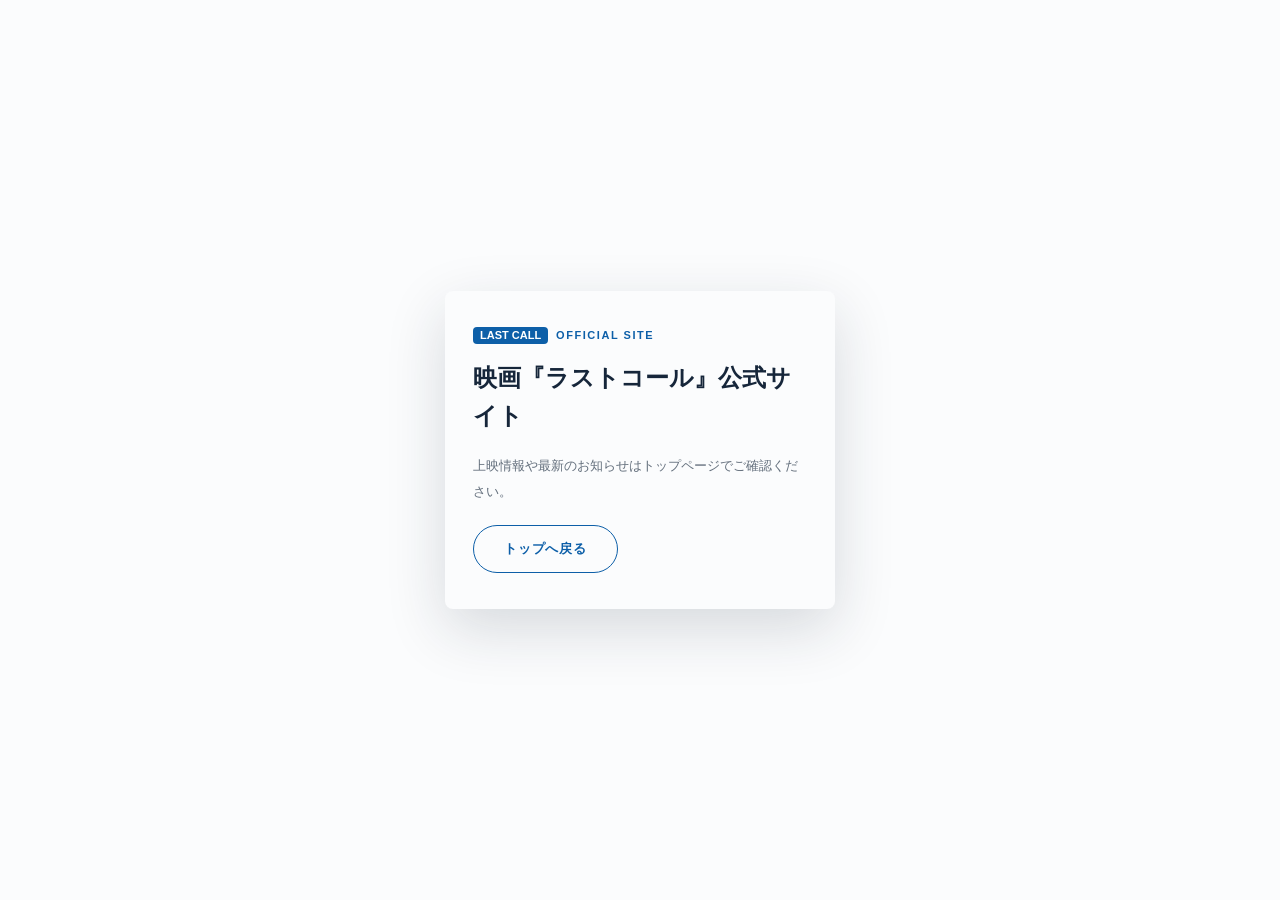
==== thanks.html @ 90577d4e "feat: 現行のラストコール公式サイトを同期" ====
<!doctype html>
<html lang="ja">
  <head>
    <meta charset="utf-8" />
    <meta name="viewport" content="width=device-width, initial-scale=1" />
    <title>映画『ラストコール』公式サイト</title>
    <link rel="stylesheet" href="/styles.css" />
  </head>
  <body>
    <main class="thanks-page">
      <section class="thanks-panel" aria-labelledby="thanks-title">
        <p class="eyebrow"><span>LAST CALL</span>OFFICIAL SITE</p>
        <h1 id="thanks-title">映画『ラストコール』公式サイト</h1>
        <p class="lead">
          上映情報や最新のお知らせはトップページでご確認ください。
        </p>
        <a class="button" href="/">トップへ戻る</a>
      </section>
    </main>
  </body>
</html>
---- styles.css ----
:root {
  color-scheme: light;
  --paper: #fbfcfd;
  --ink: #16263a;
  --inks: rgba(22, 38, 58, 0.66);
  --line: rgba(15, 151, 230, 0.16);
  --blue-50: #eef8ff;
  --blue-500: #1c96e0;
  --blue-700: #0d5fa8;
  --sky: #0f97e6;
  --sand-400: #eab278;
}

* {
  box-sizing: border-box;
}

html {
  background: #e9e4da;
}

body {
  margin: 0;
  min-height: 100vh;
  background: #e9e4da;
  color: var(--ink);
  font-family: "Zen Kaku Gothic New", sans-serif;
}

button,
a {
  -webkit-tap-highlight-color: transparent;
}

.stage {
  min-height: 100vh;
  display: flex;
  align-items: center;
  justify-content: center;
  padding: 48px 20px;
}

.frame {
  position: relative;
  width: min(390px, 100%);
  height: min(844px, calc(100vh - 36px));
  overflow: hidden;
  border: 1px solid rgba(22, 38, 58, 0.08);
  border-radius: 28px;
  background: var(--paper);
  box-shadow: 0 20px 60px rgba(22, 38, 58, 0.22);
}

.fscroll {
  position: relative;
  width: 100%;
  height: 100%;
  overflow-x: hidden;
  overflow-y: auto;
  scrollbar-width: none;
}

.fscroll::-webkit-scrollbar {
  display: none;
}

.progress {
  position: absolute;
  top: 0;
  left: 0;
  z-index: 40;
  width: 0;
  height: 3px;
  background: var(--sky);
  transition: width 80ms linear;
}

.section {
  position: relative;
  padding: 54px 26px;
}

.section + .section {
  border-top: 1px solid var(--line);
}

.photo {
  display: block;
  position: relative;
  overflow: hidden;
  background-position: center;
  background-size: cover;
  filter: saturate(1.15);
}

.eyebrow {
  display: flex;
  align-items: center;
  gap: 8px;
  margin: 0 0 16px;
  color: var(--blue-700);
  font: 600 11px/1 "Zen Kaku Gothic New", sans-serif;
  letter-spacing: 0.14em;
}

.eyebrow span {
  padding: 3px 7px;
  border-radius: 4px;
  background: var(--blue-700);
  color: #fff;
  font-weight: 700;
  letter-spacing: 0;
}

.heading {
  margin: 0;
  color: var(--ink);
  font-family: "Shippori Mincho", serif;
}

.heading-lg {
  font-size: 18px;
  font-weight: 600;
  line-height: 1.9;
}

.copy {
  margin: 14px 0 0;
  color: var(--inks);
  font-size: 12.5px;
  line-height: 2;
}

.button {
  display: inline-flex;
  align-items: center;
  justify-content: center;
  gap: 8px;
  min-height: 42px;
  margin-top: 20px;
  padding: 0 24px;
  border: 1.5px solid var(--blue-700);
  border-radius: 999px;
  background: transparent;
  color: var(--blue-700);
  cursor: pointer;
  font: 600 12.5px/1 "Zen Kaku Gothic New", sans-serif;
  letter-spacing: 0.06em;
  text-decoration: none;
}

.button.solid {
  border-color: var(--blue-700);
  background: var(--blue-700);
  color: #fff;
}

.button:active,
.play-button:active,
.share-button:active {
  transform: scale(0.96);
}

.reveal {
  opacity: 0;
  transform: translateY(18px);
  transition:
    opacity 0.9s ease,
    transform 0.9s ease;
}

.reveal.in {
  opacity: 1;
  transform: none;
}

.hero {
  height: 640px;
  overflow: hidden;
}

.hero-photo {
  position: absolute;
  inset: 0;
  background-image: url("/img/hero-mobile.jpg");
  background-position: center 50%;
}

.hero::after {
  content: "";
  position: absolute;
  inset: 0;
  z-index: 1;
  background:
    linear-gradient(to bottom, rgba(10, 20, 32, 0.55), rgba(10, 20, 32, 0) 26%),
    linear-gradient(to top, rgba(10, 20, 32, 0.7), rgba(10, 20, 32, 0.04) 55%);
}

.hero-logo {
  position: absolute;
  top: 24px;
  right: 0;
  left: 0;
  z-index: 2;
  text-align: center;
}

.hero-logo img {
  display: block;
  width: 204px;
  height: auto;
  margin: 0 auto;
  filter: drop-shadow(0 3px 14px rgba(0, 0, 0, 0.38));
}

.hero-copy {
  position: absolute;
  top: 138px;
  right: 24px;
  left: 24px;
  bottom: auto;
  z-index: 2;
  display: flex;
  justify-content: center;
  text-align: center;
}

.hero-copy .heading {
  writing-mode: horizontal-tb;
  text-orientation: mixed;
  white-space: normal;
  color: #fff;
  font-size: 18px;
  font-weight: 600;
  letter-spacing: 0.02em;
  line-height: 1.65;
  text-shadow:
    0 2px 10px rgba(0, 0, 0, 0.48),
    0 0 18px rgba(16, 54, 84, 0.28);
}

.hero-meta {
  position: absolute;
  bottom: 28px;
  left: 24px;
  z-index: 2;
  display: flex;
  flex-direction: column;
  gap: 3px;
  color: #fff;
  font: 400 11px/1.7 "Zen Kaku Gothic New", sans-serif;
  letter-spacing: 0.05em;
}

.countdown {
  display: inline-flex;
  align-items: center;
  gap: 10px;
  width: fit-content;
  margin-top: 12px;
  padding: 10px 16px 10px 12px;
  border-radius: 999px;
  border: 2px solid rgba(255, 255, 255, 0.78);
  background: linear-gradient(135deg, rgba(0, 168, 240, 0.98), rgba(0, 90, 188, 0.96));
  box-shadow:
    0 16px 34px rgba(8, 23, 39, 0.36),
    0 0 0 4px rgba(10, 163, 231, 0.18),
    inset 0 1px 0 rgba(255, 255, 255, 0.35);
}

.countdown em {
  display: block;
  padding: 3px 7px;
  border-radius: 999px;
  background: rgba(255, 255, 255, 0.92);
  color: var(--blue-700);
  font: 700 10px/1 "Zen Kaku Gothic New", sans-serif;
  letter-spacing: 0.05em;
  font-style: normal;
}

.countdown b {
  color: #fff;
  font: 800 28px/0.9 "Shippori Mincho", serif;
  letter-spacing: 0;
  text-shadow: 0 2px 8px rgba(8, 23, 39, 0.26);
}

.countdown span {
  color: #fff;
  font: 500 10px/1 "Zen Kaku Gothic New", sans-serif;
  letter-spacing: 0.05em;
}

.trailer-button {
  position: relative;
  display: block;
  width: 100%;
  margin-top: 20px;
  padding: 0;
  border: 0;
  background: transparent;
  cursor: pointer;
}

.trailer-photo {
  display: block;
  height: 210px;
  border-radius: 2px;
}

.trailer-button:active .trailer-photo {
  filter: brightness(0.85) saturate(1.15);
}

.play-button {
  position: absolute;
  top: 50%;
  left: 50%;
  display: flex;
  align-items: center;
  justify-content: center;
  width: 50px;
  height: 50px;
  border-radius: 50%;
  background: rgba(255, 255, 255, 0.92);
  color: var(--ink);
  font-size: 13px;
  transform: translate(-50%, -50%);
}

.top-grid {
  display: grid;
  gap: 18px;
  margin-top: 20px;
}

.mini-ticket {
  padding: 20px;
  border-radius: 6px;
  background: linear-gradient(135deg, var(--blue-50), #fff);
  border: 1px solid var(--line);
}

.mini-ticket span,
.director-label,
.director-sub {
  display: block;
  color: var(--blue-700);
  font-size: 11px;
  font-weight: 700;
  letter-spacing: 0.14em;
  text-transform: uppercase;
}

.mini-ticket strong {
  display: block;
  margin-top: 8px;
  color: var(--ink);
  font-family: "Shippori Mincho", serif;
  font-size: 24px;
  line-height: 1.2;
}

.mini-ticket p {
  margin: 10px 0 0;
  color: var(--inks);
  font-size: 12.5px;
  line-height: 1.8;
}

.memory-pair {
  display: grid;
  gap: 12px;
  padding-block: 0;
}

.memory-pair .photo {
  min-height: 250px;
  border-radius: 0;
  background-position: center;
}

.director-section {
  background: linear-gradient(180deg, #fff, var(--blue-50));
}

.director-block {
  padding: 24px 0 0;
}

.director-block .heading {
  margin-top: 8px;
  font-size: 34px;
  font-weight: 700;
  letter-spacing: 0.08em;
}

.director-sub {
  margin-top: 26px;
}

.archive-grid,
.location-grid,
.note-list {
  display: grid;
  gap: 16px;
  margin-top: 22px;
}

.archive-card,
.location-card,
.note-card {
  display: block;
  border: 1px solid var(--line);
  border-radius: 6px;
  background: #fff;
  color: inherit;
  text-align: left;
  text-decoration: none;
  overflow: hidden;
}

button.archive-card {
  width: 100%;
  padding: 0;
  cursor: pointer;
  font: inherit;
}

.archive-card .photo,
.location-card .photo {
  width: 100%;
  aspect-ratio: 16 / 9;
}

.archive-card strong,
.location-card strong {
  display: block;
  padding: 14px 14px 2px;
  color: var(--ink);
  font-family: "Shippori Mincho", serif;
  font-size: 17px;
}

.archive-card small {
  display: block;
  padding: 0 14px 14px;
  color: var(--blue-700);
  font-size: 10px;
  font-weight: 700;
  letter-spacing: 0.12em;
}

.note-card {
  padding: 18px;
}

.note-card span {
  display: inline-flex;
  align-items: center;
  justify-content: center;
  width: 30px;
  height: 30px;
  margin-bottom: 14px;
  border-radius: 50%;
  background: var(--blue-700);
  color: #fff;
  font-size: 11px;
  font-weight: 700;
}

.note-card strong {
  display: block;
  color: var(--ink);
  font-family: "Shippori Mincho", serif;
  font-size: 17px;
}

.note-card p {
  margin: 8px 0 0;
  color: var(--inks);
  font-size: 12.5px;
  line-height: 1.8;
}

.timeline {
  position: relative;
  display: grid;
  gap: 0;
  margin-top: 24px;
  padding-left: 22px;
}

.timeline::before {
  content: "";
  position: absolute;
  top: 7px;
  bottom: 7px;
  left: 5px;
  width: 2px;
  background: var(--line);
}

.timeline div {
  position: relative;
  padding: 0 0 22px;
}

.timeline div::before {
  content: "";
  position: absolute;
  top: 5px;
  left: -22px;
  width: 12px;
  height: 12px;
  border: 3px solid #fff;
  border-radius: 50%;
  background: var(--sky);
  box-shadow: 0 0 0 1px var(--line);
}

.timeline span {
  display: block;
  color: var(--blue-700);
  font-weight: 700;
  font-size: 12px;
}

.timeline p {
  margin: 6px 0 0;
  color: var(--inks);
  font-size: 12.5px;
  line-height: 1.7;
}

.card-list {
  display: flex;
  flex-direction: column;
  gap: 26px;
  margin-top: 22px;
}

.card {
  display: flex;
  align-items: flex-start;
  gap: 16px;
  padding: 0;
  border: 0;
  background: transparent;
  color: inherit;
  font: inherit;
  text-align: left;
}

.card .photo,
.photo-empty {
  width: 92px;
  height: 112px;
  flex: none;
  border-radius: 3px;
}

.photo-empty {
  display: flex;
  align-items: flex-start;
  padding: 10px;
  background: var(--blue-50);
}

.photo-empty span {
  padding: 4px 8px;
  border-radius: 3px;
  background: rgba(255, 255, 255, 0.9);
  color: #5f7794;
  font: 10px/1.3 ui-monospace, monospace;
}

.role {
  display: block;
  margin-bottom: 6px;
  color: var(--blue-700);
  font: 500 10px/1 "Zen Kaku Gothic New", sans-serif;
  letter-spacing: 0.1em;
}

.name {
  display: flex;
  align-items: center;
  gap: 6px;
  margin: 0 0 6px;
  color: var(--ink);
  font-family: "Shippori Mincho", serif;
  font-size: 16px;
  font-weight: 600;
}

.actor {
  display: block;
  margin-bottom: 8px;
  color: var(--blue-700);
  font-size: 11px;
  font-weight: 500;
  letter-spacing: 0.05em;
}

.description {
  display: block;
  margin: 0;
  color: var(--inks);
  font-size: 12px;
  line-height: 1.9;
  margin-top: 2px;
}

.gallery {
  display: grid;
  grid-template-columns: 1fr 1fr;
  grid-auto-rows: 100px;
  gap: 10px;
  margin-top: 22px;
}

.gallery .photo {
  border: 0;
  border-radius: 2px;
  cursor: pointer;
  transition: transform 0.15s ease;
}

.gallery .photo:active {
  transform: scale(0.96);
}

.gallery .wide {
  grid-column: span 2;
}

.gallery .tall {
  grid-row: span 2;
}

.dark-band {
  background: var(--ink);
}

.dark-band .eyebrow {
  color: var(--sand-400);
}

.dark-band .heading,
.dark-band .song {
  color: #fff;
}

.dark-band .copy,
.dark-band .artist {
  color: rgba(255, 255, 255, 0.68);
}

.dark-band .section + .section {
  border-color: rgba(255, 255, 255, 0.12);
}

.theme-box {
  display: flex;
  flex-direction: column;
  gap: 16px;
  margin-top: 22px;
  padding: 14px;
  border: 1px solid rgba(255, 255, 255, 0.22);
  border-radius: 6px;
}

.theme-photo {
  width: 100%;
  aspect-ratio: 16 / 9;
  border-radius: 4px;
  background-position: center;
}

.theme-content {
  display: grid;
  grid-template-columns: 112px 1fr;
  gap: 16px;
  align-items: center;
  padding: 4px 2px 0;
}

.theme-logo {
  display: flex;
  align-items: center;
  justify-content: center;
  min-height: 82px;
  padding: 10px;
  border-radius: 4px;
  background: #fff;
}

.theme-logo img {
  display: block;
  width: 100%;
  height: auto;
}

.wave {
  display: flex;
  align-items: flex-end;
  gap: 3px;
  height: 34px;
}

.wave span {
  display: block;
  width: 3px;
  border-radius: 2px;
}

.wave span:nth-child(odd) {
  background: var(--sky);
}

.wave span:nth-child(even) {
  background: var(--sand-400);
}

.song {
  margin: 0;
  font-family: "Shippori Mincho", serif;
  font-size: 20px;
  font-weight: 600;
}

.artist {
  margin: 0;
  color: var(--inks);
  font-size: 11.5px;
}

.theme-links {
  display: flex;
  flex-wrap: wrap;
  gap: 10px;
  padding: 0 2px 2px;
}

.theme-links a {
  display: inline-flex;
  align-items: center;
  justify-content: center;
  min-height: 38px;
  padding: 0 16px;
  border: 1px solid rgba(255, 255, 255, 0.28);
  border-radius: 999px;
  color: #fff;
  font: 700 11px/1 "Zen Kaku Gothic New", sans-serif;
  letter-spacing: 0.08em;
  text-decoration: none;
}

.theme-links a:active {
  transform: scale(0.96);
}

.credit-columns {
  display: grid;
  gap: 18px;
}

.credit-columns div {
  padding-top: 16px;
  border-top: 1px solid rgba(255, 255, 255, 0.14);
}

.credit-columns h3 {
  margin: 0;
  color: #fff;
  font-family: "Shippori Mincho", serif;
  font-size: 17px;
}

.credit-columns p {
  margin: 8px 0 0;
  color: rgba(255, 255, 255, 0.68);
  font-size: 12.5px;
  line-height: 1.9;
}

.staff-row,
.screen-row {
  display: flex;
  justify-content: space-between;
  gap: 16px;
  font-size: 12.5px;
}

.staff-row {
  align-items: flex-start;
  padding: 12px 0;
  border-top: 1px solid rgba(255, 255, 255, 0.15);
  color: rgba(255, 255, 255, 0.85);
}

.staff-row span:first-child {
  flex: 0 0 auto;
  color: rgba(255, 255, 255, 0.62);
}

.staff-row span:last-child {
  max-width: min(560px, 68%);
  text-align: right;
  line-height: 1.75;
}

.staff-row:first-child {
  border-top: 0;
}

.ticket {
  position: relative;
  display: flex;
  gap: 0;
  margin-top: 22px;
  padding: 22px 20px;
  overflow: hidden;
  border-radius: 6px;
  background: var(--ink);
}

.screening-section {
  padding-block: 64px;
  background:
    linear-gradient(135deg, rgba(225, 244, 255, 0.95), rgba(255, 255, 255, 0.98) 42%, rgba(187, 226, 249, 0.72));
}

.screening-section .eyebrow {
  align-items: center;
  gap: 12px;
  margin-bottom: 22px;
  font-size: 13px;
  color: var(--blue-700);
}

.screening-section .eyebrow span {
  width: 54px;
  height: 54px;
  font-size: 19px;
  box-shadow: 0 12px 26px rgba(0, 103, 176, 0.22);
}

.screening-section .ticket {
  margin-top: 0;
  border: 1px solid rgba(255, 255, 255, 0.2);
  background: linear-gradient(135deg, #10263e, #07121f 62%, #0a81c2);
  box-shadow:
    0 24px 60px rgba(8, 23, 39, 0.22),
    0 0 0 1px rgba(0, 132, 204, 0.12);
}

.screening-section .screen-row span:first-child {
  color: rgba(255, 255, 255, 0.64);
}

.screening-section .screen-row span:last-child {
  color: #fff;
  font-weight: 700;
}

.ticket::before,
.ticket::after {
  content: "";
  position: absolute;
  right: 0;
  left: 0;
  height: 10px;
  background-image: radial-gradient(circle at 8px 5px, var(--paper) 4px, transparent 4.5px);
  background-repeat: repeat-x;
  background-size: 16px 10px;
}

.ticket::before {
  top: -5px;
}

.ticket::after {
  bottom: -5px;
}

.ticket-main {
  flex: 1;
  padding-right: 14px;
}

.ticket .screen-row {
  padding: 10px 0;
  border-bottom: 1px dashed rgba(255, 255, 255, 0.2);
  color: rgba(255, 255, 255, 0.92);
}

.ticket .screen-row:last-of-type {
  border-bottom: 0;
}

.ticket .button {
  border-color: #fff;
  color: #fff;
}

.ticket .button.solid {
  border-color: var(--sky);
  background: var(--sky);
}

.ticket-stub {
  display: flex;
  align-items: center;
  justify-content: center;
  width: 30px;
  flex: none;
  padding-left: 12px;
  border-left: 1px dashed rgba(255, 255, 255, 0.35);
}

.ticket-stub span {
  writing-mode: vertical-rl;
  color: var(--sky);
  font: 600 10px/1 "Zen Kaku Gothic New", sans-serif;
  letter-spacing: 0.35em;
}

.button-row {
  display: flex;
  flex-wrap: wrap;
  gap: 10px;
  margin-top: 20px;
}

.crowdfunding-section {
  background: #fff;
}

.fund-box {
  margin-top: 22px;
  padding: 24px;
  border-radius: 6px;
  background:
    linear-gradient(135deg, rgba(15, 151, 230, 0.1), rgba(255, 255, 255, 0.94)),
    #fff;
  border: 1px solid var(--line);
}

.fund-box strong {
  display: block;
  color: var(--blue-700);
  font-family: "Shippori Mincho", serif;
  font-size: 32px;
  line-height: 1.1;
}

.fund-box p {
  margin: 14px 0 0;
  color: var(--ink);
  font-size: 13px;
  line-height: 1.9;
}

.fund-box small {
  display: block;
  margin-top: 12px;
  color: var(--inks);
  font-size: 11px;
  line-height: 1.7;
}

.news-list {
  display: grid;
  gap: 0;
  margin-top: 22px;
  border-top: 1px solid var(--line);
}

.news-list div {
  display: grid;
  gap: 6px;
  padding: 16px 0;
  border-bottom: 1px solid var(--line);
}

.news-list time {
  color: var(--blue-700);
  font-size: 11px;
  font-weight: 700;
  letter-spacing: 0.1em;
}

.news-list span {
  color: var(--ink);
  font-size: 13px;
  line-height: 1.7;
}

.contact-section {
  background: var(--blue-50);
}

.thanks-section {
  min-height: 520px;
  display: flex;
  flex-direction: column;
  justify-content: center;
  background:
    linear-gradient(to bottom, rgba(251, 252, 253, 0.84), rgba(251, 252, 253, 0.98)),
    url("/img/memory-pair-2.jpg") center / cover;
}

.footer {
  padding: 34px 26px;
  background: var(--blue-50);
  color: var(--inks);
  font-size: 10.5px;
  text-align: center;
}

.footer p {
  margin: 18px 0 0;
}

.share {
  display: flex;
  justify-content: center;
  gap: 10px;
}

.share-button {
  display: flex;
  align-items: center;
  justify-content: center;
  gap: 6px;
  min-width: 38px;
  height: 38px;
  padding: 0 15px;
  border: 1px solid var(--line);
  border-radius: 999px;
  background: transparent;
  color: var(--ink);
  font: 700 11px/1 "Zen Kaku Gothic New", sans-serif;
  letter-spacing: 0.08em;
  text-decoration: none;
}

.instagram-link::before {
  content: "";
  width: 9px;
  height: 9px;
  border: 1.5px solid currentColor;
  border-radius: 3px;
  box-shadow: inset 0 0 0 2px transparent;
}

.thanks-page {
  min-height: 100vh;
  display: grid;
  place-items: center;
  padding: 28px;
}

.thanks-panel {
  width: min(390px, 100%);
  padding: 36px 28px;
  border-radius: 8px;
  background: var(--paper);
  box-shadow: 0 20px 60px rgba(22, 38, 58, 0.16);
}

.thanks-panel h1 {
  margin: 0;
  font-family: "Shippori Mincho", serif;
  font-size: 24px;
  line-height: 1.55;
}

.thanks-panel .lead {
  margin: 18px 0 0;
  color: var(--inks);
  font-size: 13px;
  line-height: 2;
}

.to-top {
  position: absolute;
  right: 16px;
  bottom: 16px;
  z-index: 15;
  display: flex;
  align-items: center;
  justify-content: center;
  width: 42px;
  height: 42px;
  border: 0;
  border-radius: 50%;
  background: var(--ink);
  box-shadow: 0 6px 16px rgba(22, 38, 58, 0.3);
  color: #fff;
  cursor: pointer;
  font-size: 16px;
  opacity: 0;
  pointer-events: none;
  transition:
    opacity 0.3s ease,
    transform 0.2s ease;
}

.to-top.show {
  opacity: 1;
  pointer-events: auto;
}

.modal,
.lightbox {
  position: absolute;
  inset: 0;
  z-index: 30;
  display: flex;
  align-items: center;
  justify-content: center;
  padding: 24px;
}

.modal[hidden],
.lightbox[hidden] {
  display: none;
}

.modal-backdrop,
.lightbox-backdrop {
  position: absolute;
  inset: 0;
  border: 0;
  background: rgba(15, 25, 38, 0.74);
  cursor: pointer;
}

.lightbox-backdrop {
  background: rgba(8, 14, 22, 0.92);
}

.modal-box {
  position: relative;
  z-index: 1;
  width: 100%;
  aspect-ratio: 16 / 9;
  border-radius: 10px;
  background: #000;
  color: #8aa0b8;
  font: 11px ui-monospace, monospace;
  text-align: center;
  overflow: hidden;
}

.modal-box iframe {
  display: block;
  width: 100%;
  height: 100%;
  border: 0;
}

.modal-close {
  position: absolute;
  top: 20px;
  right: 20px;
  z-index: 2;
  display: flex;
  align-items: center;
  justify-content: center;
  width: 38px;
  height: 38px;
  border: 0;
  border-radius: 50%;
  background: rgba(255, 255, 255, 0.16);
  color: #fff;
  cursor: pointer;
  font-size: 22px;
  line-height: 1;
}

.lightbox-image {
  position: relative;
  z-index: 1;
  width: 100%;
  height: 100%;
  border-radius: 4px;
  background-position: center;
  background-repeat: no-repeat;
  background-size: contain;
}

.lightbox-close {
  position: absolute;
  top: 20px;
  right: 20px;
  z-index: 2;
  display: flex;
  align-items: center;
  justify-content: center;
  width: 34px;
  height: 34px;
  border: 0;
  border-radius: 50%;
  background: rgba(255, 255, 255, 0.14);
  color: #fff;
  cursor: pointer;
  font-size: 16px;
}

@media (min-width: 641px) {
  html,
  body {
    background: var(--paper);
  }

  .stage {
    display: block;
    min-height: 100vh;
    padding: 0;
  }

  .frame {
    width: 100%;
    height: 100vh;
    border: 0;
    border-radius: 0;
    box-shadow: none;
  }

  .fscroll {
    height: 100vh;
  }

  .progress {
    position: fixed;
  }

  .section {
    width: min(1120px, calc(100% - 64px));
    margin: 0 auto;
    padding: clamp(72px, 8vw, 112px) 0;
  }

  .section + .section {
    border-top: 0;
  }

  .heading-lg {
    max-width: 760px;
    font-size: clamp(26px, 3.2vw, 44px);
    line-height: 1.75;
  }

  .copy {
    max-width: 720px;
    font-size: clamp(14px, 1.35vw, 17px);
    line-height: 2.25;
  }

  .button {
    min-height: 48px;
    padding: 0 30px;
    font-size: 13px;
  }

  .hero {
    width: 100%;
    height: 100svh;
    min-height: 680px;
    max-width: none;
    padding: 0;
  }

  .hero-photo {
    background-image: url("/img/hero-desktop.jpg");
    background-position: center 52%;
  }

  .hero-logo {
    top: auto;
    bottom: clamp(102px, 12vh, 148px);
  }

  .hero-logo img {
    width: clamp(430px, 32vw, 620px);
  }

  .hero-copy {
    top: 34%;
    right: clamp(42px, 5vw, 104px);
    left: auto;
    bottom: auto;
    justify-content: flex-start;
    text-align: start;
    transform: translateY(-50%);
  }

  .hero-copy .heading {
    writing-mode: vertical-rl;
    white-space: nowrap;
    font-size: clamp(21px, 2vw, 30px);
    line-height: 1.6;
    letter-spacing: 0.015em;
  }

  .hero-meta {
    bottom: clamp(44px, 8vh, 88px);
    left: clamp(72px, 12vw, 168px);
    font-size: clamp(13px, 1.15vw, 16px);
  }

  .countdown {
    gap: 12px;
    margin-top: 16px;
    padding: 12px 22px 12px 14px;
  }

  .countdown em {
    padding: 5px 10px;
    font-size: 12px;
  }

  .countdown b {
    font-size: clamp(34px, 4vw, 56px);
  }

  .countdown span {
    font-size: 13px;
  }

  .trailer-button {
    max-width: 760px;
  }

  .trailer-photo {
    height: auto;
    aspect-ratio: 16 / 9;
    border-radius: 6px;
  }

  .play-button {
    width: 70px;
    height: 70px;
    font-size: 18px;
  }

  .top-grid {
    grid-template-columns: minmax(0, 1.35fr) minmax(300px, 0.65fr);
    align-items: stretch;
  }

  .mini-ticket {
    display: flex;
    flex-direction: column;
    justify-content: center;
    padding: 30px;
  }

  .mini-ticket strong {
    font-size: clamp(28px, 2.8vw, 40px);
  }

  .memory-pair {
    grid-template-columns: minmax(0, 1fr) minmax(0, 1fr);
    width: 100%;
    max-width: none;
    gap: 16px;
  }

  .memory-pair .photo {
    height: clamp(440px, 64vh, 720px);
  }

  .director-block {
    width: min(760px, 100%);
  }

  .archive-grid,
  .location-grid,
  .note-list {
    grid-template-columns: repeat(3, minmax(0, 1fr));
    gap: 20px;
    margin-top: 36px;
  }

  .location-grid {
    grid-template-columns: repeat(5, minmax(0, 1fr));
  }

  .location-card .photo {
    aspect-ratio: 4 / 5;
  }

  .timeline {
    width: min(780px, 100%);
  }

  .card-list {
    display: grid;
    grid-template-columns: repeat(3, minmax(0, 1fr));
    gap: clamp(24px, 3vw, 42px);
    margin-top: 36px;
  }

  .card {
    display: block;
  }

  .card > span:last-child {
    display: block;
  }

  .card .photo,
  .photo-empty {
    width: 100%;
    height: auto;
    aspect-ratio: 3 / 4;
    margin-bottom: 16px;
    border-radius: 6px;
  }

  .role {
    font-size: 11px;
  }

  .name {
    font-size: 22px;
  }

  .actor {
    font-size: 12px;
  }

  .description {
    font-size: 13px;
  }

  .gallery {
    grid-template-columns: repeat(4, minmax(0, 1fr));
    grid-auto-rows: clamp(170px, 16vw, 230px);
    gap: 14px;
    margin-top: 36px;
  }

  .gallery .wide {
    grid-column: span 2;
  }

  .gallery .tall {
    grid-row: span 2;
  }

  .dark-band {
    padding-block: 0;
  }

  .dark-band .section {
    width: min(1120px, calc(100% - 64px));
  }

  .theme-box {
    width: min(760px, 100%);
    padding: 18px;
  }

  .theme-content {
    grid-template-columns: 150px 1fr;
    gap: 24px;
    padding: 8px 4px 0;
  }

  .theme-logo {
    min-height: 108px;
    padding: 14px;
  }

  .staff-row,
  .screen-row {
    font-size: 15px;
  }

  .ticket {
    width: min(760px, 100%);
    padding: 32px;
  }

  .ticket-stub {
    width: 54px;
  }

  .credit-columns {
    grid-template-columns: repeat(2, minmax(0, 1fr));
    gap: 28px;
  }

  .fund-box {
    width: min(760px, 100%);
    padding: 34px;
  }

  .fund-box strong {
    font-size: clamp(40px, 4.8vw, 64px);
  }

  .news-list {
    width: min(820px, 100%);
  }

  .news-list div {
    grid-template-columns: 150px 1fr;
    align-items: baseline;
  }

  .thanks-section {
    min-height: 720px;
  }

  .footer {
    padding: 48px 26px;
  }

  .to-top {
    position: fixed;
    right: 28px;
    bottom: 28px;
  }

  .modal,
  .lightbox {
    position: fixed;
  }
}

@media (min-width: 641px) and (max-width: 900px) {
  .section,
  .dark-band .section {
    width: min(720px, calc(100% - 48px));
    padding-block: 72px;
  }

  .hero {
    min-height: 620px;
  }

  .hero-copy {
    right: clamp(96px, 18vw, 132px);
  }

  .hero-copy .heading {
    font-size: clamp(20px, 3.2vw, 24px);
    line-height: 1.5;
    letter-spacing: 0;
  }

  .hero-meta {
    left: 44px;
  }

  .card-list {
    grid-template-columns: repeat(2, minmax(0, 1fr));
  }

  .gallery {
    grid-template-columns: repeat(2, minmax(0, 1fr));
    grid-auto-rows: 180px;
  }
}

@media (max-width: 520px) {
  .stage {
    display: block;
    min-height: 100vh;
    padding: 0;
  }

  .frame {
    width: 100%;
    height: 100vh;
    border: 0;
    border-radius: 0;
    box-shadow: none;
  }
}
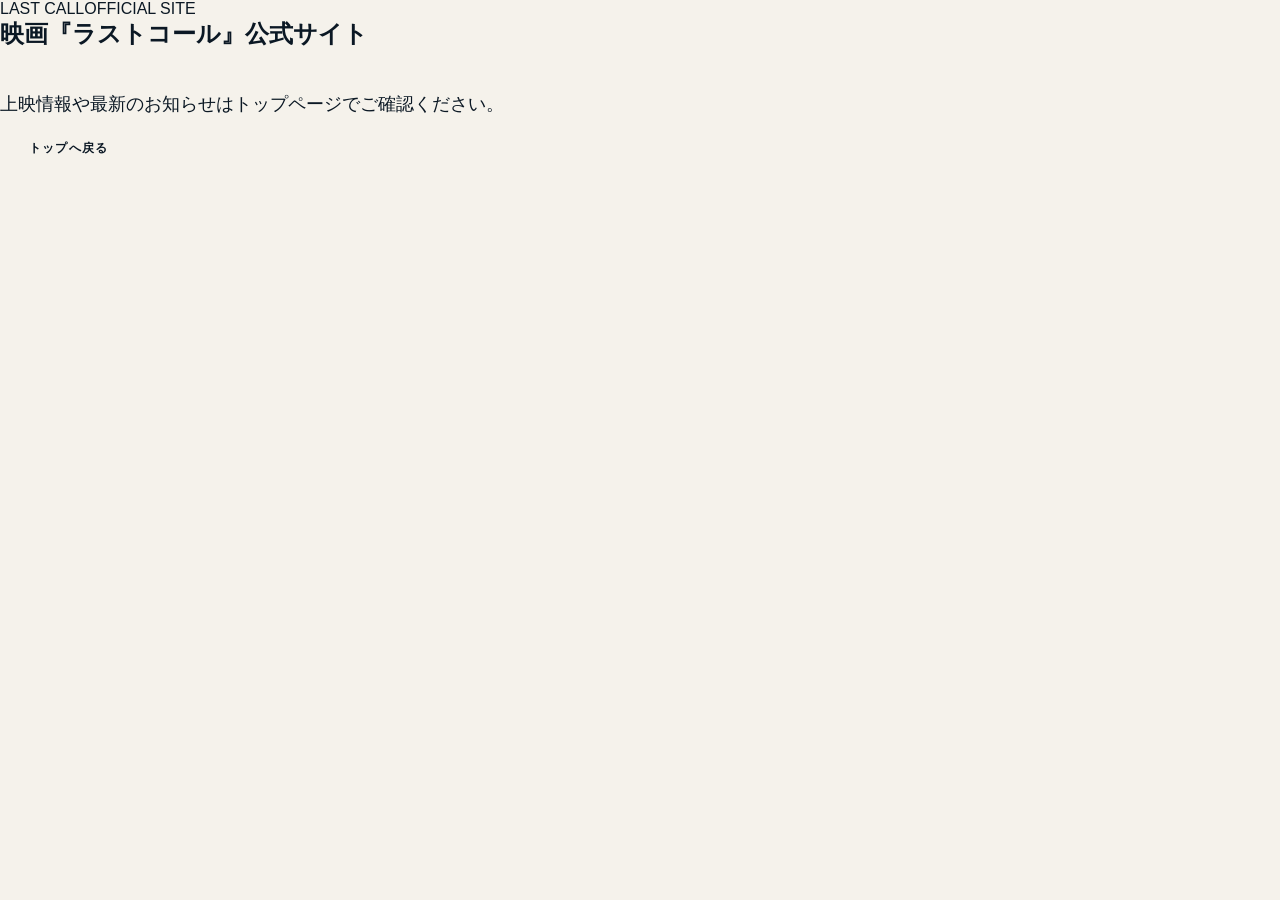
==== commit 26df6c3e: "seo: 検索結果に映画公式サイト名を明示する" ====
--- a/thanks.html
+++ b/thanks.html
@@ -3,7 +3,10 @@
   <head>
     <meta charset="utf-8" />
     <meta name="viewport" content="width=device-width, initial-scale=1" />
+    <meta name="robots" content="noindex,follow" />
     <title>映画『ラストコール』公式サイト</title>
+    <link rel="canonical" href="https://last-call-movie.vercel.app/" />
+    <link rel="icon" href="/favicon.svg" type="image/svg+xml" />
     <link rel="stylesheet" href="/styles.css" />
   </head>
   <body>
--- a/styles.css
+++ b/styles.css
@@ -1,30 +1,44 @@
 :root {
   color-scheme: light;
-  --paper: #fbfcfd;
-  --ink: #16263a;
-  --inks: rgba(22, 38, 58, 0.66);
-  --line: rgba(15, 151, 230, 0.16);
-  --blue-50: #eef8ff;
-  --blue-500: #1c96e0;
-  --blue-700: #0d5fa8;
-  --sky: #0f97e6;
-  --sand-400: #eab278;
-}
-
-* {
+  --paper: #f5f2eb;
+  --paper-bright: #fbfaf6;
+  --ink: #0b1824;
+  --ink-soft: #3d4b56;
+  --navy: #07131f;
+  --navy-2: #0d2436;
+  --blue: #18a8df;
+  --blue-deep: #0876ad;
+  --sand: #d8c6a2;
+  --line: rgba(11, 24, 36, 0.14);
+  --white-line: rgba(255, 255, 255, 0.16);
+  --content: min(1180px, calc(100% - 96px));
+  --serif: "Shippori Mincho", serif;
+  --sans: "Zen Kaku Gothic New", sans-serif;
+}
+
+*,
+*::before,
+*::after {
   box-sizing: border-box;
 }
 
 html {
-  background: #e9e4da;
+  scroll-behavior: smooth;
+  scroll-padding-top: 84px;
+  background: var(--paper);
 }
 
 body {
   margin: 0;
-  min-height: 100vh;
-  background: #e9e4da;
+  overflow-x: hidden;
+  background: var(--paper);
   color: var(--ink);
-  font-family: "Zen Kaku Gothic New", sans-serif;
+  font-family: var(--sans);
+  -webkit-font-smoothing: antialiased;
+}
+
+body.modal-open {
+  overflow: hidden;
 }
 
 button,
@@ -32,1557 +46,2337 @@
   -webkit-tap-highlight-color: transparent;
 }
 
-.stage {
-  min-height: 100vh;
+/* 日本語の折り返しを自然にする。
+   auto-phrase = 文節で改行する／pretty = 最終行に1〜2文字だけ残さない */
+p,
+h1,
+h2,
+h3,
+dd,
+figcaption,
+.lead,
+.display-title,
+.cast-card p,
+.venue-access-note {
+  word-break: auto-phrase;
+  text-wrap: pretty;
+}
+
+button,
+input,
+textarea,
+select {
+  font: inherit;
+}
+
+img {
+  display: block;
+  max-width: 100%;
+}
+
+a {
+  color: inherit;
+}
+
+figure,
+h1,
+h2,
+h3,
+p,
+dl,
+dd {
+  margin: 0;
+}
+
+.sr-only {
+  position: absolute;
+  width: 1px;
+  height: 1px;
+  padding: 0;
+  margin: -1px;
+  overflow: hidden;
+  clip: rect(0, 0, 0, 0);
+  white-space: nowrap;
+  border: 0;
+}
+
+.progress {
+  position: fixed;
+  inset: 0 auto auto 0;
+  z-index: 200;
+  width: 0;
+  height: 3px;
+  background: linear-gradient(90deg, var(--blue), #8ce6ff);
+  box-shadow: 0 0 12px rgba(24, 168, 223, 0.6);
+}
+
+.site-header {
+  position: fixed;
+  inset: 0 0 auto;
+  z-index: 100;
   display: flex;
   align-items: center;
-  justify-content: center;
-  padding: 48px 20px;
-}
-
-.frame {
+  justify-content: space-between;
+  min-height: 76px;
+  padding: 0 42px;
+  color: #fff;
+  transition: background 0.35s ease, min-height 0.35s ease, box-shadow 0.35s ease;
+}
+
+.site-header.scrolled,
+.site-header.open {
+  min-height: 68px;
+  background: rgba(7, 19, 31, 0.94);
+  box-shadow: 0 10px 32px rgba(0, 0, 0, 0.18);
+  backdrop-filter: blur(16px);
+}
+
+.site-brand {
   position: relative;
-  width: min(390px, 100%);
-  height: min(844px, calc(100vh - 36px));
-  overflow: hidden;
-  border: 1px solid rgba(22, 38, 58, 0.08);
-  border-radius: 28px;
-  background: var(--paper);
-  box-shadow: 0 20px 60px rgba(22, 38, 58, 0.22);
-}
-
-.fscroll {
-  position: relative;
+  z-index: 2;
+  display: block;
+  width: 132px;
+}
+
+.site-brand img {
   width: 100%;
-  height: 100%;
-  overflow-x: hidden;
-  overflow-y: auto;
-  scrollbar-width: none;
-}
-
-.fscroll::-webkit-scrollbar {
-  display: none;
-}
-
-.progress {
-  position: absolute;
-  top: 0;
-  left: 0;
-  z-index: 40;
-  width: 0;
-  height: 3px;
-  background: var(--sky);
-  transition: width 80ms linear;
-}
-
-.section {
-  position: relative;
-  padding: 54px 26px;
-}
-
-.section + .section {
-  border-top: 1px solid var(--line);
-}
-
-.photo {
-  display: block;
-  position: relative;
-  overflow: hidden;
-  background-position: center;
-  background-size: cover;
-  filter: saturate(1.15);
-}
-
-.eyebrow {
+  filter: brightness(0) invert(1);
+}
+
+.site-nav {
   display: flex;
   align-items: center;
-  gap: 8px;
-  margin: 0 0 16px;
-  color: var(--blue-700);
-  font: 600 11px/1 "Zen Kaku Gothic New", sans-serif;
+  gap: 30px;
+}
+
+.site-nav a {
+  position: relative;
+  color: #fff;
+  font-size: 11px;
+  font-weight: 700;
+  letter-spacing: 0.15em;
+  text-decoration: none;
+  text-transform: uppercase;
+}
+
+.site-nav a:not(.nav-ticket)::after {
+  content: "";
+  position: absolute;
+  right: 0;
+  bottom: -8px;
+  left: 0;
+  height: 1px;
+  background: var(--blue);
+  transform: scaleX(0);
+  transform-origin: right;
+  transition: transform 0.25s ease;
+}
+
+.site-nav a:hover::after {
+  transform: scaleX(1);
+  transform-origin: left;
+}
+
+.nav-ticket {
+  display: inline-flex;
+  align-items: center;
+  min-height: 40px;
+  padding: 0 20px;
+  border: 1px solid rgba(255, 255, 255, 0.55);
+  border-radius: 999px;
+  transition: background 0.25s ease, border-color 0.25s ease;
+}
+
+.nav-ticket:hover {
+  border-color: var(--blue);
+  background: var(--blue);
+}
+
+.menu-button {
+  display: none;
+  border: 0;
+  background: transparent;
+  color: #fff;
+}
+
+.hero {
+  position: relative;
+  display: flex;
+  align-items: flex-end;
+  min-height: 100svh;
+  overflow: hidden;
+  color: #fff;
+  background: var(--navy);
+}
+
+.hero-photo,
+.hero-shade {
+  position: absolute;
+  inset: 0;
+}
+
+.hero-photo {
+  background: url("/img/hero-desktop.jpg") center 50% / cover no-repeat;
+  animation: hero-enter 1.6s cubic-bezier(0.22, 1, 0.36, 1) both;
+}
+
+@keyframes hero-enter {
+  from { opacity: 0.45; transform: scale(1.045); }
+  to { opacity: 1; transform: scale(1); }
+}
+
+.hero-shade {
+  background:
+    linear-gradient(90deg, rgba(4, 14, 24, 0.84) 0%, rgba(4, 14, 24, 0.38) 42%, rgba(4, 14, 24, 0.06) 72%),
+    linear-gradient(0deg, rgba(4, 14, 24, 0.76) 0%, transparent 43%, rgba(4, 14, 24, 0.22) 100%);
+}
+
+.hero-content {
+  position: relative;
+  z-index: 2;
+  width: min(720px, calc(100% - 96px));
+  margin: 0 0 clamp(72px, 10vh, 112px) max(48px, calc((100vw - 1180px) / 2));
+}
+
+.hero-kicker {
+  margin-bottom: 22px;
+  color: rgba(255, 255, 255, 0.72);
+  font-size: 10px;
+  font-weight: 700;
+  letter-spacing: 0.32em;
+}
+
+.hero-title-logo {
+  width: clamp(310px, 38vw, 560px);
+  filter: brightness(0) invert(1) drop-shadow(0 8px 24px rgba(0, 0, 0, 0.25));
+}
+
+.hero h1 {
+  margin-top: 22px;
+  font-family: var(--serif);
+  font-size: clamp(20px, 2.1vw, 30px);
+  font-weight: 500;
+  letter-spacing: 0.08em;
+  line-height: 1.85;
+  text-shadow: 0 4px 18px rgba(0, 0, 0, 0.45);
+}
+
+.hero-copy-line {
+  display: block;
+  white-space: nowrap;
+}
+
+.hero-release {
+  display: flex;
+  align-items: flex-end;
+  gap: 24px;
+  margin-top: 28px;
+}
+
+.hero-release p:first-child {
+  display: flex;
+  align-items: baseline;
+  gap: 9px;
+}
+
+.hero-release strong {
+  font-family: var(--serif);
+  font-size: clamp(27px, 3.2vw, 44px);
+  font-weight: 600;
+  letter-spacing: 0.02em;
+}
+
+.hero-release span,
+.hero-release p:last-child {
+  padding-bottom: 6px;
+  font-size: 12px;
+  font-weight: 700;
   letter-spacing: 0.14em;
 }
 
-.eyebrow span {
-  padding: 3px 7px;
-  border-radius: 4px;
-  background: var(--blue-700);
-  color: #fff;
-  font-weight: 700;
-  letter-spacing: 0;
-}
-
-.heading {
-  margin: 0;
-  color: var(--ink);
-  font-family: "Shippori Mincho", serif;
-}
-
-.heading-lg {
-  font-size: 18px;
-  font-weight: 600;
-  line-height: 1.9;
-}
-
-.copy {
-  margin: 14px 0 0;
-  color: var(--inks);
-  font-size: 12.5px;
-  line-height: 2;
+.hero-actions {
+  display: flex;
+  align-items: center;
+  gap: 28px;
+  margin-top: 28px;
 }
 
 .button {
   display: inline-flex;
   align-items: center;
   justify-content: center;
-  gap: 8px;
-  min-height: 42px;
-  margin-top: 20px;
-  padding: 0 24px;
-  border: 1.5px solid var(--blue-700);
+  min-height: 52px;
+  padding: 0 28px;
+  border: 1px solid transparent;
   border-radius: 999px;
+  cursor: pointer;
+  font-size: 12px;
+  font-weight: 700;
+  letter-spacing: 0.1em;
+  text-decoration: none;
+  transition: transform 0.2s ease, background 0.2s ease, color 0.2s ease;
+}
+
+.button:hover {
+  transform: translateY(-2px);
+}
+
+.button-primary {
+  background: var(--blue);
+  color: #fff;
+}
+
+.button-primary:hover {
+  background: #25b9ef;
+}
+
+.button-outline {
+  border-color: rgba(255, 255, 255, 0.45);
+  color: #fff;
+}
+
+.button-light {
+  background: #fff;
+  color: var(--navy);
+}
+
+.text-button {
+  display: inline-flex;
+  align-items: center;
+  gap: 11px;
+  padding: 0;
+  border: 0;
   background: transparent;
-  color: var(--blue-700);
+  color: #fff;
   cursor: pointer;
-  font: 600 12.5px/1 "Zen Kaku Gothic New", sans-serif;
-  letter-spacing: 0.06em;
+  font-size: 12px;
+  font-weight: 700;
+  letter-spacing: 0.1em;
   text-decoration: none;
 }
 
-.button.solid {
-  border-color: var(--blue-700);
-  background: var(--blue-700);
-  color: #fff;
-}
-
-.button:active,
-.play-button:active,
-.share-button:active {
-  transform: scale(0.96);
-}
-
-.reveal {
-  opacity: 0;
-  transform: translateY(18px);
-  transition:
-    opacity 0.9s ease,
-    transform 0.9s ease;
-}
-
-.reveal.in {
-  opacity: 1;
-  transform: none;
-}
-
-.hero {
-  height: 640px;
-  overflow: hidden;
-}
-
-.hero-photo {
+.play-icon {
+  display: grid;
+  width: 42px;
+  height: 42px;
+  place-items: center;
+  border: 1px solid rgba(255, 255, 255, 0.65);
+  border-radius: 50%;
+  font-size: 10px;
+}
+
+.countdown {
   position: absolute;
-  inset: 0;
-  background-image: url("/img/hero-mobile.jpg");
-  background-position: center 50%;
-}
-
-.hero::after {
-  content: "";
+  right: max(48px, calc((100vw - 1180px) / 2));
+  bottom: clamp(76px, 10vh, 116px);
+  z-index: 2;
+  display: grid;
+  grid-template-columns: auto auto;
+  grid-template-rows: auto auto;
+  column-gap: 12px;
+  align-items: end;
+  padding-left: 22px;
+  border-left: 1px solid rgba(255, 255, 255, 0.42);
+}
+
+.countdown > span {
+  grid-column: 1;
+  grid-row: 1;
+  padding-bottom: 6px;
+  font-size: 11px;
+  font-weight: 700;
+  letter-spacing: 0.12em;
+}
+
+.countdown strong {
+  grid-column: 2;
+  grid-row: 1 / 3;
+  font-family: var(--serif);
+  font-size: clamp(58px, 7vw, 92px);
+  font-weight: 500;
+  line-height: 0.85;
+}
+
+.countdown small {
+  grid-column: 1;
+  grid-row: 2;
+  color: rgba(255, 255, 255, 0.66);
+  font-size: 9px;
+  letter-spacing: 0.18em;
+}
+
+.scroll-cue {
   position: absolute;
-  inset: 0;
-  z-index: 1;
-  background:
-    linear-gradient(to bottom, rgba(10, 20, 32, 0.55), rgba(10, 20, 32, 0) 26%),
-    linear-gradient(to top, rgba(10, 20, 32, 0.7), rgba(10, 20, 32, 0.04) 55%);
-}
-
-.hero-logo {
-  position: absolute;
-  top: 24px;
-  right: 0;
-  left: 0;
-  z-index: 2;
-  text-align: center;
-}
-
-.hero-logo img {
-  display: block;
-  width: 204px;
-  height: auto;
-  margin: 0 auto;
-  filter: drop-shadow(0 3px 14px rgba(0, 0, 0, 0.38));
-}
-
-.hero-copy {
-  position: absolute;
-  top: 138px;
-  right: 24px;
-  left: 24px;
-  bottom: auto;
-  z-index: 2;
-  display: flex;
-  justify-content: center;
-  text-align: center;
-}
-
-.hero-copy .heading {
-  writing-mode: horizontal-tb;
-  text-orientation: mixed;
-  white-space: normal;
-  color: #fff;
-  font-size: 18px;
-  font-weight: 600;
-  letter-spacing: 0.02em;
-  line-height: 1.65;
-  text-shadow:
-    0 2px 10px rgba(0, 0, 0, 0.48),
-    0 0 18px rgba(16, 54, 84, 0.28);
-}
-
-.hero-meta {
-  position: absolute;
-  bottom: 28px;
-  left: 24px;
+  right: 30px;
+  bottom: 26px;
   z-index: 2;
   display: flex;
   flex-direction: column;
-  gap: 3px;
-  color: #fff;
-  font: 400 11px/1.7 "Zen Kaku Gothic New", sans-serif;
-  letter-spacing: 0.05em;
-}
-
-.countdown {
-  display: inline-flex;
   align-items: center;
   gap: 10px;
-  width: fit-content;
-  margin-top: 12px;
-  padding: 10px 16px 10px 12px;
-  border-radius: 999px;
-  border: 2px solid rgba(255, 255, 255, 0.78);
-  background: linear-gradient(135deg, rgba(0, 168, 240, 0.98), rgba(0, 90, 188, 0.96));
-  box-shadow:
-    0 16px 34px rgba(8, 23, 39, 0.36),
-    0 0 0 4px rgba(10, 163, 231, 0.18),
-    inset 0 1px 0 rgba(255, 255, 255, 0.35);
-}
-
-.countdown em {
+  color: #fff;
+  font-size: 8px;
+  letter-spacing: 0.24em;
+  text-decoration: none;
+}
+
+.scroll-cue i {
+  width: 1px;
+  height: 38px;
+  overflow: hidden;
+  background: rgba(255, 255, 255, 0.28);
+}
+
+.scroll-cue i::after {
+  content: "";
   display: block;
-  padding: 3px 7px;
-  border-radius: 999px;
-  background: rgba(255, 255, 255, 0.92);
-  color: var(--blue-700);
-  font: 700 10px/1 "Zen Kaku Gothic New", sans-serif;
-  letter-spacing: 0.05em;
-  font-style: normal;
-}
-
-.countdown b {
-  color: #fff;
-  font: 800 28px/0.9 "Shippori Mincho", serif;
-  letter-spacing: 0;
-  text-shadow: 0 2px 8px rgba(8, 23, 39, 0.26);
-}
-
-.countdown span {
-  color: #fff;
-  font: 500 10px/1 "Zen Kaku Gothic New", sans-serif;
-  letter-spacing: 0.05em;
-}
-
-.trailer-button {
-  position: relative;
-  display: block;
-  width: 100%;
-  margin-top: 20px;
-  padding: 0;
-  border: 0;
-  background: transparent;
-  cursor: pointer;
-}
-
-.trailer-photo {
-  display: block;
-  height: 210px;
-  border-radius: 2px;
-}
-
-.trailer-button:active .trailer-photo {
-  filter: brightness(0.85) saturate(1.15);
-}
-
-.play-button {
-  position: absolute;
-  top: 50%;
-  left: 50%;
+  width: 1px;
+  height: 18px;
+  background: #fff;
+  animation: scroll-line 1.8s ease-in-out infinite;
+}
+
+@keyframes scroll-line {
+  from { transform: translateY(-20px); }
+  to { transform: translateY(40px); }
+}
+
+.section {
+  width: var(--content);
+  margin: 0 auto;
+  padding: clamp(92px, 10vw, 150px) 0;
+}
+
+.section-label {
   display: flex;
   align-items: center;
-  justify-content: center;
-  width: 50px;
-  height: 50px;
-  border-radius: 50%;
-  background: rgba(255, 255, 255, 0.92);
-  color: var(--ink);
-  font-size: 13px;
-  transform: translate(-50%, -50%);
-}
-
-.top-grid {
+  gap: 14px;
+  margin-bottom: 42px;
+  color: var(--blue-deep);
+}
+
+.section-label span {
+  font-family: var(--serif);
+  font-size: 12px;
+}
+
+.section-label span::after {
+  content: "";
+  display: inline-block;
+  width: 34px;
+  height: 1px;
+  margin: 0 0 3px 14px;
+  background: currentColor;
+}
+
+.section-label p {
+  font-size: 10px;
+  font-weight: 700;
+  letter-spacing: 0.26em;
+  text-transform: uppercase;
+}
+
+/* 語句の途中で折り返さず、まとまりごとに改行させるための単位 */
+.wrap-unit {
+  display: inline-block;
+}
+
+/* カラム幅は1180pxで頭打ちになるため、上限を54pxに抑えて<br />の改行位置を保つ */
+.display-title {
+  font-family: var(--serif);
+  font-size: clamp(34px, 4.25vw, 54px);
+  font-weight: 500;
+  letter-spacing: 0.035em;
+  line-height: 1.55;
+}
+
+.intro-grid {
   display: grid;
-  gap: 18px;
+  grid-template-columns: minmax(0, 1.2fr) minmax(320px, 0.8fr);
+  gap: clamp(60px, 9vw, 130px);
+  align-items: end;
+}
+
+.intro-copy,
+.story-copy,
+.director-message {
+  color: var(--ink-soft);
+  font-size: 15px;
+  line-height: 2.15;
+}
+
+.intro-copy p + p,
+.story-copy p + p,
+.director-message p + p {
   margin-top: 20px;
 }
 
-.mini-ticket {
-  padding: 20px;
-  border-radius: 6px;
-  background: linear-gradient(135deg, var(--blue-50), #fff);
-  border: 1px solid var(--line);
-}
-
-.mini-ticket span,
-.director-label,
-.director-sub {
-  display: block;
-  color: var(--blue-700);
-  font-size: 11px;
-  font-weight: 700;
-  letter-spacing: 0.14em;
-  text-transform: uppercase;
-}
-
-.mini-ticket strong {
-  display: block;
-  margin-top: 8px;
-  color: var(--ink);
-  font-family: "Shippori Mincho", serif;
-  font-size: 24px;
-  line-height: 1.2;
-}
-
-.mini-ticket p {
-  margin: 10px 0 0;
-  color: var(--inks);
-  font-size: 12.5px;
-  line-height: 1.8;
-}
-
-.memory-pair {
+.feature {
   display: grid;
-  gap: 12px;
-  padding-block: 0;
-}
-
-.memory-pair .photo {
-  min-height: 250px;
-  border-radius: 0;
-  background-position: center;
-}
-
-.director-section {
-  background: linear-gradient(180deg, #fff, var(--blue-50));
-}
-
-.director-block {
-  padding: 24px 0 0;
-}
-
-.director-block .heading {
-  margin-top: 8px;
-  font-size: 34px;
-  font-weight: 700;
-  letter-spacing: 0.08em;
-}
-
-.director-sub {
-  margin-top: 26px;
-}
-
-.archive-grid,
-.location-grid,
-.note-list {
-  display: grid;
-  gap: 16px;
-  margin-top: 22px;
-}
-
-.archive-card,
-.location-card,
-.note-card {
-  display: block;
-  border: 1px solid var(--line);
-  border-radius: 6px;
-  background: #fff;
-  color: inherit;
-  text-align: left;
-  text-decoration: none;
+  grid-template-columns: minmax(0, 1.55fr) minmax(340px, 0.65fr);
+  gap: 0;
+  width: min(1320px, calc(100% - 48px));
+  padding-top: 0;
+}
+
+.trailer-feature {
+  position: relative;
+  min-height: 0;
+  aspect-ratio: 16 / 9;
   overflow: hidden;
-}
-
-button.archive-card {
-  width: 100%;
-  padding: 0;
-  cursor: pointer;
-  font: inherit;
-}
-
-.archive-card .photo,
-.location-card .photo {
-  width: 100%;
-  aspect-ratio: 16 / 9;
-}
-
-.archive-card strong,
-.location-card strong {
-  display: block;
-  padding: 14px 14px 2px;
-  color: var(--ink);
-  font-family: "Shippori Mincho", serif;
-  font-size: 17px;
-}
-
-.archive-card small {
-  display: block;
-  padding: 0 14px 14px;
-  color: var(--blue-700);
-  font-size: 10px;
-  font-weight: 700;
-  letter-spacing: 0.12em;
-}
-
-.note-card {
-  padding: 18px;
-}
-
-.note-card span {
-  display: inline-flex;
-  align-items: center;
-  justify-content: center;
-  width: 30px;
-  height: 30px;
-  margin-bottom: 14px;
-  border-radius: 50%;
-  background: var(--blue-700);
-  color: #fff;
-  font-size: 11px;
-  font-weight: 700;
-}
-
-.note-card strong {
-  display: block;
-  color: var(--ink);
-  font-family: "Shippori Mincho", serif;
-  font-size: 17px;
-}
-
-.note-card p {
-  margin: 8px 0 0;
-  color: var(--inks);
-  font-size: 12.5px;
-  line-height: 1.8;
-}
-
-.timeline {
-  position: relative;
-  display: grid;
-  gap: 0;
-  margin-top: 24px;
-  padding-left: 22px;
-}
-
-.timeline::before {
-  content: "";
-  position: absolute;
-  top: 7px;
-  bottom: 7px;
-  left: 5px;
-  width: 2px;
-  background: var(--line);
-}
-
-.timeline div {
-  position: relative;
-  padding: 0 0 22px;
-}
-
-.timeline div::before {
-  content: "";
-  position: absolute;
-  top: 5px;
-  left: -22px;
-  width: 12px;
-  height: 12px;
-  border: 3px solid #fff;
-  border-radius: 50%;
-  background: var(--sky);
-  box-shadow: 0 0 0 1px var(--line);
-}
-
-.timeline span {
-  display: block;
-  color: var(--blue-700);
-  font-weight: 700;
-  font-size: 12px;
-}
-
-.timeline p {
-  margin: 6px 0 0;
-  color: var(--inks);
-  font-size: 12.5px;
-  line-height: 1.7;
-}
-
-.card-list {
-  display: flex;
-  flex-direction: column;
-  gap: 26px;
-  margin-top: 22px;
-}
-
-.card {
-  display: flex;
-  align-items: flex-start;
-  gap: 16px;
-  padding: 0;
-  border: 0;
-  background: transparent;
-  color: inherit;
-  font: inherit;
-  text-align: left;
-}
-
-.card .photo,
-.photo-empty {
-  width: 92px;
-  height: 112px;
-  flex: none;
-  border-radius: 3px;
-}
-
-.photo-empty {
-  display: flex;
-  align-items: flex-start;
-  padding: 10px;
-  background: var(--blue-50);
-}
-
-.photo-empty span {
-  padding: 4px 8px;
-  border-radius: 3px;
-  background: rgba(255, 255, 255, 0.9);
-  color: #5f7794;
-  font: 10px/1.3 ui-monospace, monospace;
-}
-
-.role {
-  display: block;
-  margin-bottom: 6px;
-  color: var(--blue-700);
-  font: 500 10px/1 "Zen Kaku Gothic New", sans-serif;
-  letter-spacing: 0.1em;
-}
-
-.name {
-  display: flex;
-  align-items: center;
-  gap: 6px;
-  margin: 0 0 6px;
-  color: var(--ink);
-  font-family: "Shippori Mincho", serif;
-  font-size: 16px;
-  font-weight: 600;
-}
-
-.actor {
-  display: block;
-  margin-bottom: 8px;
-  color: var(--blue-700);
-  font-size: 11px;
-  font-weight: 500;
-  letter-spacing: 0.05em;
-}
-
-.description {
-  display: block;
-  margin: 0;
-  color: var(--inks);
-  font-size: 12px;
-  line-height: 1.9;
-  margin-top: 2px;
-}
-
-.gallery {
-  display: grid;
-  grid-template-columns: 1fr 1fr;
-  grid-auto-rows: 100px;
-  gap: 10px;
-  margin-top: 22px;
-}
-
-.gallery .photo {
-  border: 0;
-  border-radius: 2px;
-  cursor: pointer;
-  transition: transform 0.15s ease;
-}
-
-.gallery .photo:active {
-  transform: scale(0.96);
-}
-
-.gallery .wide {
-  grid-column: span 2;
-}
-
-.gallery .tall {
-  grid-row: span 2;
-}
-
-.dark-band {
-  background: var(--ink);
-}
-
-.dark-band .eyebrow {
-  color: var(--sand-400);
-}
-
-.dark-band .heading,
-.dark-band .song {
-  color: #fff;
-}
-
-.dark-band .copy,
-.dark-band .artist {
-  color: rgba(255, 255, 255, 0.68);
-}
-
-.dark-band .section + .section {
-  border-color: rgba(255, 255, 255, 0.12);
-}
-
-.theme-box {
-  display: flex;
-  flex-direction: column;
-  gap: 16px;
-  margin-top: 22px;
-  padding: 14px;
-  border: 1px solid rgba(255, 255, 255, 0.22);
-  border-radius: 6px;
-}
-
-.theme-photo {
-  width: 100%;
-  aspect-ratio: 16 / 9;
-  border-radius: 4px;
-  background-position: center;
-}
-
-.theme-content {
-  display: grid;
-  grid-template-columns: 112px 1fr;
-  gap: 16px;
-  align-items: center;
-  padding: 4px 2px 0;
-}
-
-.theme-logo {
-  display: flex;
-  align-items: center;
-  justify-content: center;
-  min-height: 82px;
-  padding: 10px;
-  border-radius: 4px;
-  background: #fff;
-}
-
-.theme-logo img {
-  display: block;
-  width: 100%;
-  height: auto;
-}
-
-.wave {
-  display: flex;
-  align-items: flex-end;
-  gap: 3px;
-  height: 34px;
-}
-
-.wave span {
-  display: block;
-  width: 3px;
-  border-radius: 2px;
-}
-
-.wave span:nth-child(odd) {
-  background: var(--sky);
-}
-
-.wave span:nth-child(even) {
-  background: var(--sand-400);
-}
-
-.song {
-  margin: 0;
-  font-family: "Shippori Mincho", serif;
-  font-size: 20px;
-  font-weight: 600;
-}
-
-.artist {
-  margin: 0;
-  color: var(--inks);
-  font-size: 11.5px;
-}
-
-.theme-links {
-  display: flex;
-  flex-wrap: wrap;
-  gap: 10px;
-  padding: 0 2px 2px;
-}
-
-.theme-links a {
-  display: inline-flex;
-  align-items: center;
-  justify-content: center;
-  min-height: 38px;
-  padding: 0 16px;
-  border: 1px solid rgba(255, 255, 255, 0.28);
-  border-radius: 999px;
-  color: #fff;
-  font: 700 11px/1 "Zen Kaku Gothic New", sans-serif;
-  letter-spacing: 0.08em;
-  text-decoration: none;
-}
-
-.theme-links a:active {
-  transform: scale(0.96);
-}
-
-.credit-columns {
-  display: grid;
-  gap: 18px;
-}
-
-.credit-columns div {
-  padding-top: 16px;
-  border-top: 1px solid rgba(255, 255, 255, 0.14);
-}
-
-.credit-columns h3 {
-  margin: 0;
-  color: #fff;
-  font-family: "Shippori Mincho", serif;
-  font-size: 17px;
-}
-
-.credit-columns p {
-  margin: 8px 0 0;
-  color: rgba(255, 255, 255, 0.68);
-  font-size: 12.5px;
-  line-height: 1.9;
-}
-
-.staff-row,
-.screen-row {
-  display: flex;
-  justify-content: space-between;
-  gap: 16px;
-  font-size: 12.5px;
-}
-
-.staff-row {
-  align-items: flex-start;
-  padding: 12px 0;
-  border-top: 1px solid rgba(255, 255, 255, 0.15);
-  color: rgba(255, 255, 255, 0.85);
-}
-
-.staff-row span:first-child {
-  flex: 0 0 auto;
-  color: rgba(255, 255, 255, 0.62);
-}
-
-.staff-row span:last-child {
-  max-width: min(560px, 68%);
-  text-align: right;
-  line-height: 1.75;
-}
-
-.staff-row:first-child {
-  border-top: 0;
-}
-
-.ticket {
-  position: relative;
-  display: flex;
-  gap: 0;
-  margin-top: 22px;
-  padding: 22px 20px;
-  overflow: hidden;
-  border-radius: 6px;
-  background: var(--ink);
-}
-
-.screening-section {
-  padding-block: 64px;
-  background:
-    linear-gradient(135deg, rgba(225, 244, 255, 0.95), rgba(255, 255, 255, 0.98) 42%, rgba(187, 226, 249, 0.72));
-}
-
-.screening-section .eyebrow {
-  align-items: center;
-  gap: 12px;
-  margin-bottom: 22px;
-  font-size: 13px;
-  color: var(--blue-700);
-}
-
-.screening-section .eyebrow span {
-  width: 54px;
-  height: 54px;
-  font-size: 19px;
-  box-shadow: 0 12px 26px rgba(0, 103, 176, 0.22);
-}
-
-.screening-section .ticket {
-  margin-top: 0;
-  border: 1px solid rgba(255, 255, 255, 0.2);
-  background: linear-gradient(135deg, #10263e, #07121f 62%, #0a81c2);
-  box-shadow:
-    0 24px 60px rgba(8, 23, 39, 0.22),
-    0 0 0 1px rgba(0, 132, 204, 0.12);
-}
-
-.screening-section .screen-row span:first-child {
-  color: rgba(255, 255, 255, 0.64);
-}
-
-.screening-section .screen-row span:last-child {
-  color: #fff;
-  font-weight: 700;
-}
-
-.ticket::before,
-.ticket::after {
-  content: "";
-  position: absolute;
-  right: 0;
-  left: 0;
-  height: 10px;
-  background-image: radial-gradient(circle at 8px 5px, var(--paper) 4px, transparent 4.5px);
-  background-repeat: repeat-x;
-  background-size: 16px 10px;
-}
-
-.ticket::before {
-  top: -5px;
-}
-
-.ticket::after {
-  bottom: -5px;
-}
-
-.ticket-main {
-  flex: 1;
-  padding-right: 14px;
-}
-
-.ticket .screen-row {
-  padding: 10px 0;
-  border-bottom: 1px dashed rgba(255, 255, 255, 0.2);
-  color: rgba(255, 255, 255, 0.92);
-}
-
-.ticket .screen-row:last-of-type {
-  border-bottom: 0;
-}
-
-.ticket .button {
-  border-color: #fff;
-  color: #fff;
-}
-
-.ticket .button.solid {
-  border-color: var(--sky);
-  background: var(--sky);
-}
-
-.ticket-stub {
-  display: flex;
-  align-items: center;
-  justify-content: center;
-  width: 30px;
-  flex: none;
-  padding-left: 12px;
-  border-left: 1px dashed rgba(255, 255, 255, 0.35);
-}
-
-.ticket-stub span {
-  writing-mode: vertical-rl;
-  color: var(--sky);
-  font: 600 10px/1 "Zen Kaku Gothic New", sans-serif;
-  letter-spacing: 0.35em;
-}
-
-.button-row {
-  display: flex;
-  flex-wrap: wrap;
-  gap: 10px;
-  margin-top: 20px;
-}
-
-.crowdfunding-section {
-  background: #fff;
-}
-
-.fund-box {
-  margin-top: 22px;
-  padding: 24px;
-  border-radius: 6px;
-  background:
-    linear-gradient(135deg, rgba(15, 151, 230, 0.1), rgba(255, 255, 255, 0.94)),
-    #fff;
-  border: 1px solid var(--line);
-}
-
-.fund-box strong {
-  display: block;
-  color: var(--blue-700);
-  font-family: "Shippori Mincho", serif;
-  font-size: 32px;
-  line-height: 1.1;
-}
-
-.fund-box p {
-  margin: 14px 0 0;
-  color: var(--ink);
-  font-size: 13px;
-  line-height: 1.9;
-}
-
-.fund-box small {
-  display: block;
-  margin-top: 12px;
-  color: var(--inks);
-  font-size: 11px;
-  line-height: 1.7;
-}
-
-.news-list {
-  display: grid;
-  gap: 0;
-  margin-top: 22px;
-  border-top: 1px solid var(--line);
-}
-
-.news-list div {
-  display: grid;
-  gap: 6px;
-  padding: 16px 0;
-  border-bottom: 1px solid var(--line);
-}
-
-.news-list time {
-  color: var(--blue-700);
-  font-size: 11px;
-  font-weight: 700;
-  letter-spacing: 0.1em;
-}
-
-.news-list span {
-  color: var(--ink);
-  font-size: 13px;
-  line-height: 1.7;
-}
-
-.contact-section {
-  background: var(--blue-50);
-}
-
-.thanks-section {
-  min-height: 520px;
-  display: flex;
-  flex-direction: column;
-  justify-content: center;
-  background:
-    linear-gradient(to bottom, rgba(251, 252, 253, 0.84), rgba(251, 252, 253, 0.98)),
-    url("/img/memory-pair-2.jpg") center / cover;
-}
-
-.footer {
-  padding: 34px 26px;
-  background: var(--blue-50);
-  color: var(--inks);
-  font-size: 10.5px;
-  text-align: center;
-}
-
-.footer p {
-  margin: 18px 0 0;
-}
-
-.share {
-  display: flex;
-  justify-content: center;
-  gap: 10px;
-}
-
-.share-button {
-  display: flex;
-  align-items: center;
-  justify-content: center;
-  gap: 6px;
-  min-width: 38px;
-  height: 38px;
-  padding: 0 15px;
-  border: 1px solid var(--line);
-  border-radius: 999px;
-  background: transparent;
-  color: var(--ink);
-  font: 700 11px/1 "Zen Kaku Gothic New", sans-serif;
-  letter-spacing: 0.08em;
-  text-decoration: none;
-}
-
-.instagram-link::before {
-  content: "";
-  width: 9px;
-  height: 9px;
-  border: 1.5px solid currentColor;
-  border-radius: 3px;
-  box-shadow: inset 0 0 0 2px transparent;
-}
-
-.thanks-page {
-  min-height: 100vh;
-  display: grid;
-  place-items: center;
-  padding: 28px;
-}
-
-.thanks-panel {
-  width: min(390px, 100%);
-  padding: 36px 28px;
-  border-radius: 8px;
-  background: var(--paper);
-  box-shadow: 0 20px 60px rgba(22, 38, 58, 0.16);
-}
-
-.thanks-panel h1 {
-  margin: 0;
-  font-family: "Shippori Mincho", serif;
-  font-size: 24px;
-  line-height: 1.55;
-}
-
-.thanks-panel .lead {
-  margin: 18px 0 0;
-  color: var(--inks);
-  font-size: 13px;
-  line-height: 2;
-}
-
-.to-top {
-  position: absolute;
-  right: 16px;
-  bottom: 16px;
-  z-index: 15;
-  display: flex;
-  align-items: center;
-  justify-content: center;
-  width: 42px;
-  height: 42px;
-  border: 0;
-  border-radius: 50%;
-  background: var(--ink);
-  box-shadow: 0 6px 16px rgba(22, 38, 58, 0.3);
-  color: #fff;
-  cursor: pointer;
-  font-size: 16px;
-  opacity: 0;
-  pointer-events: none;
-  transition:
-    opacity 0.3s ease,
-    transform 0.2s ease;
-}
-
-.to-top.show {
-  opacity: 1;
-  pointer-events: auto;
-}
-
-.modal,
-.lightbox {
-  position: absolute;
-  inset: 0;
-  z-index: 30;
-  display: flex;
-  align-items: center;
-  justify-content: center;
-  padding: 24px;
-}
-
-.modal[hidden],
-.lightbox[hidden] {
-  display: none;
-}
-
-.modal-backdrop,
-.lightbox-backdrop {
-  position: absolute;
-  inset: 0;
-  border: 0;
-  background: rgba(15, 25, 38, 0.74);
-  cursor: pointer;
-}
-
-.lightbox-backdrop {
-  background: rgba(8, 14, 22, 0.92);
-}
-
-.modal-box {
-  position: relative;
-  z-index: 1;
-  width: 100%;
-  aspect-ratio: 16 / 9;
-  border-radius: 10px;
-  background: #000;
-  color: #8aa0b8;
-  font: 11px ui-monospace, monospace;
-  text-align: center;
-  overflow: hidden;
-}
-
-.modal-box iframe {
+  background: #0b1721;
+  box-shadow: 0 24px 70px rgba(7, 19, 31, 0.18);
+}
+
+.trailer-feature iframe {
   display: block;
   width: 100%;
   height: 100%;
   border: 0;
 }
 
-.modal-close {
+.screening-summary {
+  display: flex;
+  flex-direction: column;
+  justify-content: center;
+  padding: clamp(38px, 5vw, 72px);
+  background: var(--navy);
+  color: #fff;
+}
+
+.summary-kicker {
+  color: var(--blue);
+  font-size: 9px;
+  font-weight: 700;
+  letter-spacing: 0.24em;
+}
+
+.screening-summary h2 {
+  margin-top: 14px;
+  font-family: var(--serif);
+  font-size: 22px;
+  font-weight: 500;
+}
+
+.summary-date {
+  margin-top: 20px;
+  font-family: var(--serif);
+  font-size: clamp(34px, 3.6vw, 50px);
+  white-space: nowrap;
+}
+
+.summary-date small {
+  font-family: var(--sans);
+  font-size: 10px;
+  letter-spacing: 0.14em;
+}
+
+.screening-summary dl {
+  margin-top: 28px;
+  border-top: 1px solid var(--white-line);
+}
+
+.screening-summary dl div {
+  display: grid;
+  grid-template-columns: 74px 1fr;
+  gap: 16px;
+  padding: 12px 0;
+  border-bottom: 1px solid var(--white-line);
+  font-size: 12px;
+}
+
+.screening-summary dt {
+  color: rgba(255, 255, 255, 0.52);
+}
+
+.arrow-link {
+  display: flex;
+  justify-content: space-between;
+  margin-top: 28px;
+  padding-bottom: 10px;
+  border-bottom: 1px solid rgba(255, 255, 255, 0.45);
+  font-size: 11px;
+  font-weight: 700;
+  letter-spacing: 0.1em;
+  text-decoration: none;
+}
+
+.story {
+  width: 100%;
+  min-height: clamp(680px, 66vw, 860px);
+  padding-right: max(48px, calc((100vw - 1180px) / 2));
+  padding-left: max(48px, calc((100vw - 1180px) / 2));
+  color: #fff;
+  background:
+    linear-gradient(90deg, rgba(4, 15, 27, 0.82) 0%, rgba(4, 15, 27, 0.58) 54%, rgba(4, 15, 27, 0.3) 100%),
+    linear-gradient(0deg, rgba(4, 15, 27, 0.42), rgba(4, 15, 27, 0.06)),
+    url("/img/memory-pair-2.jpg") center 52% / cover no-repeat;
+}
+
+.story-grid {
+  display: grid;
+  grid-template-columns: minmax(0, 1.1fr) minmax(330px, 0.7fr);
+  gap: clamp(60px, 10vw, 150px);
+}
+
+.story .section-label {
+  color: rgba(255, 255, 255, 0.76);
+}
+
+.lead {
+  margin-top: 36px;
+  font-family: var(--serif);
+  font-size: 18px;
+  line-height: 2;
+}
+
+.story .lead {
+  color: rgba(255, 255, 255, 0.9);
+}
+
+.story-copy {
+  padding-top: 18px;
+}
+
+.story .story-copy {
+  color: rgba(255, 255, 255, 0.82);
+}
+
+.director-grid {
+  display: grid;
+  grid-template-columns: minmax(0, 0.9fr) minmax(360px, 0.7fr);
+  gap: clamp(60px, 11vw, 170px);
+  align-items: start;
+}
+
+.director-name {
+  padding: 32px 0 32px 32px;
+  border-left: 2px solid var(--blue);
+}
+
+.director-photo {
+  margin-top: 36px;
+  margin-left: 34px;
+  overflow: hidden;
+  aspect-ratio: 3 / 2;
+  box-shadow: 0 24px 56px rgba(43, 112, 139, 0.16);
+}
+
+.director-photo img {
+  width: 100%;
+  height: 100%;
+  object-fit: cover;
+  object-position: center 32%;
+}
+
+.director-name small {
+  color: var(--blue-deep);
+  font-size: 9px;
+  font-weight: 700;
+  letter-spacing: 0.2em;
+}
+
+.director-name h2 {
+  margin-top: 12px;
+  font-family: var(--serif);
+  font-size: clamp(48px, 6vw, 78px);
+  font-weight: 500;
+  letter-spacing: 0.12em;
+}
+
+.director-message h3 {
+  margin-bottom: 26px;
+  color: var(--ink);
+  font-family: var(--serif);
+  font-size: 20px;
+  font-weight: 500;
+}
+
+.director-lines {
+  color: var(--ink);
+}
+
+.director-sign {
+  margin-top: 32px;
+  color: var(--ink);
+  font-family: var(--serif);
+  font-size: 16px;
+  letter-spacing: 0.08em;
+  text-align: right;
+}
+
+.section-dark {
+  position: relative;
+  width: 100%;
+  padding-right: max(48px, calc((100vw - 1180px) / 2));
+  padding-left: max(48px, calc((100vw - 1180px) / 2));
+  background: var(--navy);
+  color: #fff;
+}
+
+.section-dark .section-label {
+  color: var(--blue);
+}
+
+.cast {
+  width: 100%;
+  padding-right: max(48px, calc((100vw - 1180px) / 2));
+  padding-left: max(48px, calc((100vw - 1180px) / 2));
+  background:
+    radial-gradient(circle at 82% 8%, rgba(255, 255, 255, 0.96), transparent 32%),
+    linear-gradient(145deg, #e7f7fc 0%, #f7fbfc 52%, #dff2f8 100%);
+}
+
+.cast .section-label {
+  color: var(--blue-deep);
+}
+
+.cast-grid {
+  display: grid;
+  grid-template-columns: repeat(3, minmax(0, 1fr));
+  gap: 58px 28px;
+  margin-top: 68px;
+}
+
+.cast-card {
+  position: relative;
+}
+
+.cast-photo {
+  position: relative;
+  aspect-ratio: 3 / 4;
+  overflow: hidden;
+  background: #d8edf4 center / cover no-repeat;
+  box-shadow: 0 20px 50px rgba(43, 112, 139, 0.12);
+}
+
+.cast-photo::after {
+  content: "";
   position: absolute;
-  top: 20px;
-  right: 20px;
-  z-index: 2;
+  inset: auto 0 0;
+  height: 24%;
+  background: linear-gradient(transparent, rgba(16, 83, 109, 0.08));
+}
+
+.cast-role {
+  display: block;
+  margin-top: 18px;
+  color: var(--blue-deep);
+  font-size: 9px;
+  font-weight: 700;
+  letter-spacing: 0.18em;
+}
+
+.cast-card h3 {
+  display: flex;
+  align-items: baseline;
+  gap: 14px;
+  margin-top: 8px;
+  font-family: var(--serif);
+  font-size: 25px;
+  font-weight: 500;
+}
+
+.cast-card h3 small {
+  color: rgba(11, 24, 36, 0.5);
+  font-family: var(--sans);
+  font-size: 11px;
+  font-weight: 500;
+}
+
+.cast-card p {
+  margin-top: 12px;
+  color: rgba(11, 24, 36, 0.62);
+  font-size: 12px;
+  line-height: 1.9;
+}
+
+.motion-strip {
+  position: relative;
+  overflow: hidden;
+  margin-top: clamp(-72px, -5vw, -40px);
+  padding-bottom: clamp(68px, 7vw, 96px);
+  background: var(--paper);
+}
+
+.motion-strip-heading {
+  display: flex;
+  align-items: center;
+  gap: 16px;
+  width: var(--content);
+  margin: 0 auto 16px;
+  color: var(--blue-deep);
+}
+
+.motion-strip-heading::after {
+  content: "";
+  height: 1px;
+  flex: 1;
+  background: var(--line);
+}
+
+.motion-strip-heading span,
+.motion-strip-heading p {
+  font-size: 8px;
+  font-weight: 700;
+  letter-spacing: 0.22em;
+}
+
+.motion-strip-heading p {
+  color: rgba(11, 24, 36, 0.46);
+}
+
+.motion-strip-viewport {
+  overflow: hidden;
+  -webkit-mask-image: linear-gradient(90deg, transparent, #000 3%, #000 97%, transparent);
+  mask-image: linear-gradient(90deg, transparent, #000 3%, #000 97%, transparent);
+}
+
+.motion-strip-track {
+  --reel-gap: 8px;
+  display: flex;
+  gap: var(--reel-gap);
+  width: max-content;
+  animation: motion-strip-scroll 92s linear infinite;
+  will-change: transform;
+}
+
+.motion-strip-viewport:hover .motion-strip-track {
+  animation-play-state: paused;
+}
+
+.motion-strip-set {
+  display: flex;
+  gap: var(--reel-gap);
+}
+
+.motion-strip-set figure {
+  position: relative;
+  width: clamp(190px, 18vw, 270px);
+  height: clamp(126px, 12vw, 180px);
+  flex: none;
+  overflow: hidden;
+  background: #d8e9ef;
+}
+
+.motion-strip-set figure:nth-child(4n + 2) {
+  width: clamp(160px, 15vw, 225px);
+}
+
+.motion-strip-set img {
+  width: 100%;
+  height: 100%;
+  object-fit: cover;
+  filter: saturate(0.92) contrast(1.01);
+  transition: filter 0.35s ease, transform 0.45s ease;
+}
+
+.motion-strip-set figure:hover img {
+  filter: saturate(1.06) contrast(1);
+  transform: scale(1.025);
+}
+
+.motion-strip-set figure > span {
+  position: absolute;
+  right: 8px;
+  bottom: 7px;
+  display: grid;
+  min-width: 25px;
+  height: 20px;
+  padding: 0 6px;
+  place-items: center;
+  background: rgba(5, 16, 26, 0.68);
+  color: rgba(255, 255, 255, 0.86);
+  font-family: var(--serif);
+  font-size: 8px;
+  letter-spacing: 0.08em;
+}
+
+@keyframes motion-strip-scroll {
+  to {
+    transform: translateX(calc(-50% - (var(--reel-gap) / 2)));
+  }
+}
+
+/* キャストのInstagramリンク */
+.cast-insta {
+  display: inline-flex;
+  align-items: center;
+  gap: 6px;
+  margin-top: 12px;
+  padding: 6px 14px;
+  border: 1px solid var(--line);
+  border-radius: 999px;
+  color: var(--blue-deep);
+  font-size: 10px;
+  font-weight: 700;
+  letter-spacing: 0.1em;
+  text-decoration: none;
+  transition: background 0.2s ease, border-color 0.2s ease;
+}
+
+.cast-insta::before {
+  content: "";
+  width: 12px;
+  height: 12px;
+  flex: none;
+  border: 1.4px solid currentColor;
+  border-radius: 4px;
+  background:
+    radial-gradient(circle at 50% 50%, currentColor 0 1.6px, transparent 1.9px),
+    radial-gradient(circle at 76% 24%, currentColor 0 0.9px, transparent 1.2px);
+}
+
+.cast-insta:hover {
+  border-color: var(--blue);
+  background: rgba(24, 168, 223, 0.08);
+}
+
+.gallery-section {
+  width: min(1380px, calc(100% - 48px));
+}
+
+.gallery-heading {
+  display: flex;
+  align-items: end;
+  justify-content: space-between;
+  gap: 40px;
+  width: min(1180px, 100%);
+  margin: 0 auto 52px;
+}
+
+.gallery-heading > p {
+  padding-bottom: 15px;
+  color: var(--ink-soft);
+  font-size: 13px;
+  letter-spacing: 0.06em;
+}
+
+.gallery-section > .section-label {
+  width: min(1180px, 100%);
+  margin-right: auto;
+  margin-left: auto;
+}
+
+.gallery {
+  display: grid;
+  grid-template-columns: repeat(12, 1fr);
+  grid-auto-rows: clamp(150px, 16vw, 240px);
+  gap: 12px;
+}
+
+.gallery-item {
+  position: relative;
+  grid-column: span 4;
+  overflow: hidden;
+  padding: 0;
+  border: 0;
+  background: var(--navy) center / cover no-repeat;
+  cursor: zoom-in;
+}
+
+.gallery-item.wide {
+  grid-column: span 8;
+}
+
+.gallery-item::after {
+  content: "+";
+  position: absolute;
+  right: 16px;
+  bottom: 16px;
+  display: grid;
+  width: 34px;
+  height: 34px;
+  place-items: center;
+  border-radius: 50%;
+  background: rgba(255, 255, 255, 0.88);
+  color: var(--navy);
+  font-size: 18px;
+  opacity: 0;
+  transform: translateY(8px);
+  transition: opacity 0.25s ease, transform 0.25s ease;
+}
+
+.gallery-item:hover::after {
+  opacity: 1;
+  transform: none;
+}
+
+.production-grid {
+  display: grid;
+  grid-template-columns: minmax(0, 1.1fr) minmax(380px, 0.9fr);
+  gap: clamp(54px, 8vw, 110px);
+  align-items: start;
+}
+
+.production-visual {
+  position: sticky;
+  top: 100px;
+  height: min(70vh, 720px);
+  overflow: hidden;
+}
+
+.production-visual img {
+  width: 100%;
+  height: 100%;
+  object-fit: cover;
+}
+
+.journal-list {
+  border-top: 1px solid var(--line);
+}
+
+.journal-list article {
+  display: grid;
+  grid-template-columns: 48px 1fr;
+  gap: 20px;
+  padding: 28px 0;
+  border-bottom: 1px solid var(--line);
+}
+
+.journal-list article > span {
+  color: var(--blue-deep);
+  font-family: var(--serif);
+  font-size: 13px;
+}
+
+.journal-list h3 {
+  font-family: var(--serif);
+  font-size: 19px;
+  font-weight: 500;
+}
+
+.journal-list p {
+  margin-top: 10px;
+  color: var(--ink-soft);
+  font-size: 13px;
+  line-height: 1.9;
+}
+
+.location {
+  width: 100%;
+  padding-right: 0;
+  padding-left: 0;
+  background: #e8edf0;
+}
+
+.location > .section-label,
+.location-heading {
+  width: var(--content);
+  margin-right: auto;
+  margin-left: auto;
+}
+
+.location-heading {
+  display: flex;
+  align-items: end;
+  justify-content: space-between;
+  gap: 40px;
+  margin-bottom: 54px;
+}
+
+.location-heading > p {
+  padding-bottom: 14px;
+  color: var(--ink-soft);
+  font-size: 14px;
+  line-height: 1.9;
+}
+
+.location-grid {
+  display: grid;
+  grid-template-columns: repeat(4, 1fr);
+  gap: 2px;
+}
+
+.location-grid figure {
+  position: relative;
+  aspect-ratio: 3 / 4;
+  overflow: hidden;
+  background: var(--navy);
+}
+
+.location-grid img {
+  width: 100%;
+  height: 100%;
+  object-fit: cover;
+  filter: saturate(0.85);
+  transition: transform 0.6s ease, filter 0.6s ease;
+}
+
+.location-grid figure:hover img {
+  transform: scale(1.035);
+  filter: saturate(1.05);
+}
+
+.location-grid figcaption {
+  position: absolute;
+  right: 18px;
+  bottom: 16px;
+  left: 18px;
+  color: #fff;
+  font-size: 12px;
+  font-weight: 700;
+  letter-spacing: 0.08em;
+  text-shadow: 0 2px 14px rgba(0, 0, 0, 0.7);
+}
+
+.credits-grid {
+  display: grid;
+  grid-template-columns: 0.75fr 1.25fr;
+  gap: clamp(60px, 11vw, 150px);
+}
+
+.credits-grid h2 {
+  margin-bottom: 30px;
+  font-family: var(--serif);
+  font-size: 34px;
+  font-weight: 500;
+}
+
+.credits-grid dl {
+  border-top: 1px solid var(--white-line);
+}
+
+.credits-grid dl div {
+  display: grid;
+  grid-template-columns: minmax(140px, 0.8fr) minmax(0, 1.2fr);
+  gap: 24px;
+  padding: 18px 0;
+  border-bottom: 1px solid var(--white-line);
+  font-size: 12px;
+  line-height: 1.8;
+}
+
+.credits-grid dt {
+  color: rgba(255, 255, 255, 0.45);
+}
+
+.credits-grid dd {
+  color: rgba(255, 255, 255, 0.83);
+}
+
+/* Special Thanks（支援者ウォール・順不同） */
+.thanks-wall {
+  margin-top: clamp(48px, 7vw, 90px);
+  padding-top: clamp(40px, 6vw, 64px);
+  border-top: 1px solid var(--white-line);
+}
+
+.thanks-wall h3 {
+  font-family: var(--serif);
+  font-size: clamp(22px, 3vw, 30px);
+  font-weight: 500;
+  color: #fff;
+}
+
+.thanks-note {
+  margin-top: 10px;
+  color: rgba(255, 255, 255, 0.45);
+  font-size: 12px;
+  letter-spacing: 0.04em;
+}
+
+.thanks-names {
+  max-width: 960px;
+  margin-top: 24px;
+  color: rgba(255, 255, 255, 0.78);
+  font-size: 13px;
+  line-height: 2.2;
+  letter-spacing: 0.02em;
+  word-break: break-word;
+}
+
+.screening {
+  width: min(1000px, calc(100% - 96px));
+}
+
+/* 会場アクセス（Googleマップ埋め込み） */
+.venue-access {
+  margin-top: 30px;
+}
+
+.venue-access-label {
+  margin-bottom: 12px;
+  color: rgba(11, 24, 36, 0.5);
+  font-size: 10px;
+  font-weight: 700;
+  letter-spacing: 0.24em;
+}
+
+.venue-access iframe {
+  display: block;
+  width: 100%;
+  height: 260px;
+  border: 0;
+  border-radius: 10px;
+  box-shadow: 0 16px 40px rgba(7, 19, 31, 0.14);
+}
+
+.venue-access-note {
+  margin-top: 14px;
+  color: var(--ink-soft);
+  font-size: 12px;
+  line-height: 1.95;
+}
+
+.venue-access .button {
+  margin-top: 16px;
+}
+
+/* 明るい背景の上に置く outline ボタン */
+.button-dark {
+  border-color: var(--line);
+  color: var(--navy);
+}
+
+.button-dark:hover {
+  border-color: var(--blue);
+  color: var(--blue-deep);
+}
+
+.screening-header {
+  text-align: center;
+}
+
+.screening-header > p {
+  color: var(--blue-deep);
+  font-size: 9px;
+  font-weight: 700;
+  letter-spacing: 0.24em;
+}
+
+.screening-header h2 {
+  margin-top: 16px;
+  font-family: var(--serif);
+  font-size: clamp(48px, 7vw, 86px);
+  font-weight: 500;
+  line-height: 1;
+}
+
+.screening-header h2 small {
+  font-family: var(--sans);
+  font-size: 11px;
+  letter-spacing: 0.18em;
+}
+
+.screening-header h3 {
+  margin-top: 18px;
+  font-family: var(--serif);
+  font-size: 23px;
+  font-weight: 500;
+  letter-spacing: 0.1em;
+}
+
+.ticket {
+  display: grid;
+  grid-template-columns: 1fr 180px;
+  margin-top: 56px;
+  background: var(--navy);
+  color: #fff;
+  box-shadow: 0 30px 80px rgba(7, 19, 31, 0.2);
+}
+
+.ticket-main {
+  padding: clamp(38px, 6vw, 68px);
+}
+
+.ticket dl {
+  border-top: 1px solid var(--white-line);
+}
+
+.ticket dl div {
+  display: grid;
+  grid-template-columns: 130px 1fr;
+  gap: 24px;
+  padding: 16px 0;
+  border-bottom: 1px solid var(--white-line);
+  font-size: 14px;
+}
+
+.ticket dt {
+  color: rgba(255, 255, 255, 0.48);
+}
+
+.ticket dd {
+  font-weight: 700;
+}
+
+.button-row {
+  display: flex;
+  flex-wrap: wrap;
+  gap: 12px;
+  margin-top: 32px;
+}
+
+.ticket-stub {
+  display: flex;
+  flex-direction: column;
+  align-items: center;
+  justify-content: center;
+  gap: 24px;
+  border-left: 1px dashed rgba(255, 255, 255, 0.28);
+  background: linear-gradient(180deg, var(--navy-2), #0a5881);
+  text-align: center;
+}
+
+.ticket-stub span {
+  font-size: 9px;
+  font-weight: 700;
+  letter-spacing: 0.24em;
+}
+
+.ticket-stub b {
+  font-family: var(--serif);
+  font-size: 25px;
+  font-weight: 500;
+  line-height: 1.45;
+  letter-spacing: 0.1em;
+}
+
+.news {
+  padding-top: clamp(42px, 5vw, 64px);
+  padding-bottom: clamp(48px, 6vw, 76px);
+}
+
+.news-list {
+  border-top: 1px solid var(--line);
+}
+
+.news-list article {
+  display: grid;
+  grid-template-columns: 180px 1fr;
+  gap: 32px;
+  padding: 22px 0;
+  border-bottom: 1px solid var(--line);
+}
+
+.news-list time {
+  color: var(--blue-deep);
+  font-size: 11px;
+  font-weight: 700;
+  letter-spacing: 0.1em;
+}
+
+.news-list p,
+.news-list a {
+  font-size: 13px;
+}
+
+.news-list a {
+  display: flex;
+  align-items: center;
+  justify-content: space-between;
+  gap: 24px;
+  color: var(--ink);
+  text-decoration: none;
+  transition: color 0.2s ease;
+}
+
+.news-list a:hover {
+  color: var(--blue-deep);
+}
+
+.news-list a .news-title {
+  flex: 1;
+  color: inherit;
+  font-size: inherit;
+}
+
+.news-list a > span[aria-hidden] {
+  flex: none;
+  color: var(--blue-deep);
+  font-size: 16px;
+}
+
+.news-article-page {
+  min-height: 100vh;
+  background: var(--paper);
+  color: var(--ink);
+}
+
+.article-header {
+  background: rgba(7, 19, 31, 0.97);
+}
+
+.article-back {
+  color: #fff;
+  font-size: 10px;
+  font-weight: 700;
+  letter-spacing: 0.14em;
+  text-decoration: none;
+}
+
+.news-article {
+  width: min(780px, calc(100% - 48px));
+  margin: 0 auto;
+  padding: clamp(150px, 16vw, 210px) 0 clamp(100px, 12vw, 160px);
+}
+
+.news-article-label {
+  color: var(--blue-deep);
+  font-size: 10px;
+  font-weight: 700;
+  letter-spacing: 0.28em;
+  text-transform: uppercase;
+}
+
+.news-article h1 {
+  margin-top: 26px;
+  font-family: var(--serif);
+  font-size: clamp(30px, 5vw, 52px);
+  font-weight: 500;
+  line-height: 1.55;
+  letter-spacing: 0.04em;
+  word-break: normal;
+  text-wrap: wrap;
+}
+
+.news-article-date {
+  display: block;
+  margin-top: 24px;
+  padding-bottom: 30px;
+  border-bottom: 1px solid var(--line);
+  color: var(--blue-deep);
+  font-size: 11px;
+  font-weight: 700;
+  letter-spacing: 0.12em;
+}
+
+.news-article-body {
+  padding-top: clamp(44px, 7vw, 70px);
+}
+
+.news-article-body > p {
+  font-size: 15px;
+  line-height: 2.2;
+  word-break: normal;
+  text-wrap: wrap;
+}
+
+.news-article-body > p + p {
+  margin-top: 24px;
+}
+
+.news-article-body h2 {
+  margin-top: 58px;
+  font-family: var(--serif);
+  font-size: clamp(24px, 4vw, 34px);
+  font-weight: 500;
+}
+
+.news-screening-info {
+  margin-top: 28px;
+  padding: 30px 34px;
+  border-top: 1px solid var(--line);
+  border-bottom: 1px solid var(--line);
+}
+
+.news-screening-info dl div {
+  display: grid;
+  grid-template-columns: 130px 1fr;
+  gap: 24px;
+  padding: 12px 0;
+}
+
+.news-screening-info dt {
+  color: var(--ink-soft);
+  font-size: 12px;
+}
+
+.news-screening-info dd {
+  font-size: 14px;
+  font-weight: 700;
+}
+
+.news-article-actions {
+  display: flex;
+  flex-wrap: wrap;
+  gap: 12px;
+  margin-top: 34px;
+}
+
+.news-article-note {
+  margin-top: 58px;
+  padding: 30px 34px;
+  background: rgba(24, 168, 223, 0.07);
+}
+
+.news-article-note h2 {
+  margin-top: 0;
+  font-size: 22px;
+}
+
+.news-article-note p {
+  margin-top: 14px;
+  font-size: 14px;
+  line-height: 2;
+}
+
+.news-article-closing {
+  margin-top: 52px !important;
+  font-family: var(--serif);
+  font-size: 18px !important;
+  text-align: center;
+}
+
+.news-article-footer {
+  padding: 38px 24px;
+  background: var(--navy);
+  color: rgba(255, 255, 255, 0.62);
+  font-size: 10px;
+  letter-spacing: 0.1em;
+  text-align: center;
+}
+
+.closing {
+  position: relative;
+  display: grid;
+  min-height: 760px;
+  place-items: center;
+  overflow: hidden;
+  color: #fff;
+  text-align: center;
+}
+
+.closing-photo {
+  position: absolute;
+  inset: 0;
+  background:
+    linear-gradient(rgba(6, 19, 31, 0.58), rgba(6, 19, 31, 0.78)),
+    url("/img/closing-crowdfunding.jpg") center / cover no-repeat;
+}
+
+.closing-content {
+  position: relative;
+  z-index: 1;
+  width: min(860px, calc(100% - 48px));
+}
+
+.closing-content > p:first-child {
+  color: var(--blue);
+  font-size: 9px;
+  font-weight: 700;
+  letter-spacing: 0.3em;
+}
+
+.closing-support {
   display: flex;
   align-items: center;
   justify-content: center;
-  width: 38px;
-  height: 38px;
-  border: 0;
+  gap: clamp(26px, 5vw, 64px);
+  margin-top: 42px;
+}
+
+.closing-support > span {
+  display: flex;
+  flex-direction: column;
+  align-items: center;
+  min-width: 190px;
+}
+
+.closing-support strong {
+  font-family: var(--serif);
+  font-size: clamp(54px, 7vw, 92px);
+  font-weight: 500;
+  line-height: 1;
+  letter-spacing: 0.02em;
+}
+
+.closing-support strong em {
+  margin-right: 0.08em;
+  font-size: 0.78em;
+  font-style: normal;
+  letter-spacing: 0;
+  vertical-align: 0.03em;
+}
+
+.closing-support .closing-total strong {
+  font-size: clamp(42px, 4.8vw, 62px);
+}
+
+.closing-support small {
+  margin-top: 12px;
+  color: rgba(255, 255, 255, 0.62);
+  font-size: 8px;
+  font-weight: 700;
+  letter-spacing: 0.25em;
+}
+
+.closing-support i {
+  width: 1px;
+  height: 86px;
+  background: rgba(255, 255, 255, 0.3);
+}
+
+.closing h2 {
+  margin-top: 28px;
+  font-family: var(--serif);
+  font-size: clamp(30px, 4vw, 52px);
+  font-weight: 500;
+  line-height: 1.65;
+}
+
+.closing-copy {
+  max-width: 620px;
+  margin: 28px auto 0;
+  color: rgba(255, 255, 255, 0.68);
+  font-size: 13px;
+  line-height: 2;
+}
+
+.closing .button {
+  margin-top: 34px;
+}
+
+.footer {
+  display: flex;
+  align-items: end;
+  justify-content: space-between;
+  padding: 56px max(48px, calc((100vw - 1180px) / 2));
+  background: var(--navy);
+  color: rgba(255, 255, 255, 0.48);
+}
+
+.footer img {
+  width: 170px;
+  filter: brightness(0) invert(1);
+}
+
+.footer p {
+  font-size: 9px;
+  line-height: 1.8;
+  letter-spacing: 0.08em;
+  text-align: right;
+}
+
+.to-top {
+  position: fixed;
+  right: 26px;
+  bottom: 26px;
+  z-index: 80;
+  display: grid;
+  width: 46px;
+  height: 46px;
+  place-items: center;
+  border: 1px solid rgba(255, 255, 255, 0.35);
   border-radius: 50%;
-  background: rgba(255, 255, 255, 0.16);
+  background: rgba(7, 19, 31, 0.86);
   color: #fff;
   cursor: pointer;
-  font-size: 22px;
-  line-height: 1;
-}
-
-.lightbox-image {
+  opacity: 0;
+  pointer-events: none;
+  transform: translateY(8px);
+  transition: opacity 0.25s ease, transform 0.25s ease;
+  backdrop-filter: blur(8px);
+}
+
+.to-top.show {
+  opacity: 1;
+  pointer-events: auto;
+  transform: none;
+}
+
+.lightbox {
+  position: fixed;
+  inset: 0;
+  z-index: 300;
+  display: grid;
+  padding: 40px;
+  place-items: center;
+}
+
+.lightbox[hidden] {
+  display: none;
+}
+
+.lightbox-backdrop {
+  position: absolute;
+  inset: 0;
+  padding: 0;
+  border: 0;
+  background: rgba(3, 10, 16, 0.94);
+}
+
+.lightbox-dialog {
   position: relative;
   z-index: 1;
-  width: 100%;
-  height: 100%;
-  border-radius: 4px;
-  background-position: center;
-  background-repeat: no-repeat;
-  background-size: contain;
+  width: min(1100px, 100%);
 }
 
 .lightbox-close {
   position: absolute;
-  top: 20px;
-  right: 20px;
+  top: -44px;
+  right: 0;
   z-index: 2;
-  display: flex;
-  align-items: center;
-  justify-content: center;
-  width: 34px;
-  height: 34px;
-  border: 0;
+  width: 36px;
+  height: 36px;
+  padding: 0;
+  border: 1px solid rgba(255, 255, 255, 0.4);
   border-radius: 50%;
-  background: rgba(255, 255, 255, 0.14);
+  background: transparent;
   color: #fff;
   cursor: pointer;
-  font-size: 16px;
-}
-
-@media (min-width: 641px) {
-  html,
-  body {
-    background: var(--paper);
-  }
-
-  .stage {
+  font-size: 20px;
+}
+
+.lightbox-dialog {
+  display: grid;
+  max-height: calc(100vh - 100px);
+  place-items: center;
+}
+
+.lightbox-dialog img {
+  max-width: 100%;
+  max-height: calc(100vh - 100px);
+  object-fit: contain;
+}
+
+.reveal {
+  opacity: 0;
+  transform: translateY(28px);
+  transition: opacity 0.85s ease, transform 0.85s cubic-bezier(0.22, 1, 0.36, 1);
+}
+
+.reveal.in {
+  opacity: 1;
+  transform: none;
+}
+
+@media (max-width: 980px) {
+  :root {
+    --content: min(100% - 48px, 760px);
+  }
+
+  .site-header {
+    padding: 0 24px;
+  }
+
+  .hero-content {
+    width: min(620px, calc(100% - 80px));
+    margin-left: 40px;
+  }
+
+  .countdown {
+    right: 40px;
+  }
+
+  .intro-grid,
+  .story-grid,
+  .director-grid,
+  .production-grid {
+    grid-template-columns: 1fr;
+    gap: 48px;
+  }
+
+  .intro-copy,
+  .story-copy,
+  .director-message {
+    max-width: 620px;
+  }
+
+  .feature {
+    grid-template-columns: 1.2fr 0.8fr;
+  }
+
+  .cast-grid {
+    grid-template-columns: repeat(2, 1fr);
+  }
+
+  .production-visual {
+    position: relative;
+    top: auto;
+    height: 540px;
+  }
+
+  .credits-grid {
+    grid-template-columns: 1fr;
+    gap: 70px;
+  }
+
+}
+
+@media (max-width: 760px) {
+  p,
+  h1,
+  h2,
+  h3,
+  dd,
+  figcaption,
+  .lead,
+  .display-title,
+  .cast-card p,
+  .venue-access-note {
+    word-break: normal;
+    line-break: strict;
+    text-wrap: wrap;
+  }
+
+  :root {
+    --content: calc(100% - 40px);
+  }
+
+  html {
+    scroll-padding-top: 64px;
+  }
+
+  .site-header,
+  .site-header.scrolled,
+  .site-header.open {
+    min-height: 62px;
+    padding: 0 20px;
+  }
+
+  .site-brand {
+    width: 108px;
+  }
+
+  .menu-button {
+    position: relative;
+    z-index: 2;
+    display: grid;
+    gap: 5px;
+    width: 38px;
+    height: 38px;
+    padding: 10px 7px;
+  }
+
+  .menu-button > span:not(.sr-only) {
     display: block;
-    min-height: 100vh;
-    padding: 0;
-  }
-
-  .frame {
+    width: 24px;
+    height: 1px;
+    background: currentColor;
+    transition: transform 0.25s ease, opacity 0.25s ease;
+  }
+
+  .site-header.open .menu-button > span:nth-child(1) {
+    transform: translateY(6px) rotate(45deg);
+  }
+
+  .site-header.open .menu-button > span:nth-child(2) {
+    opacity: 0;
+  }
+
+  .site-header.open .menu-button > span:nth-child(3) {
+    transform: translateY(-6px) rotate(-45deg);
+  }
+
+  .site-nav {
+    position: absolute;
+    inset: 0 0 auto;
+    display: flex;
+    flex-direction: column;
+    align-items: flex-start;
+    gap: 0;
+    padding: 88px 28px 28px;
+    background: rgba(7, 19, 31, 0.98);
+    opacity: 0;
+    pointer-events: none;
+    transform: translateY(-12px);
+    transition: opacity 0.25s ease, transform 0.25s ease;
+  }
+
+  .site-header.open .site-nav {
+    opacity: 1;
+    pointer-events: auto;
+    transform: none;
+  }
+
+  .site-nav a {
     width: 100%;
-    height: 100vh;
+    padding: 14px 0;
+    border-bottom: 1px solid rgba(255, 255, 255, 0.12);
+    font-size: 12px;
+  }
+
+  .nav-ticket {
+    min-height: auto;
+    margin-top: 8px;
+    padding: 14px 0 !important;
     border: 0;
     border-radius: 0;
-    box-shadow: none;
-  }
-
-  .fscroll {
-    height: 100vh;
-  }
-
-  .progress {
-    position: fixed;
-  }
-
-  .section {
-    width: min(1120px, calc(100% - 64px));
-    margin: 0 auto;
-    padding: clamp(72px, 8vw, 112px) 0;
-  }
-
-  .section + .section {
-    border-top: 0;
-  }
-
-  .heading-lg {
-    max-width: 760px;
-    font-size: clamp(26px, 3.2vw, 44px);
-    line-height: 1.75;
-  }
-
-  .copy {
-    max-width: 720px;
-    font-size: clamp(14px, 1.35vw, 17px);
-    line-height: 2.25;
-  }
-
-  .button {
-    min-height: 48px;
-    padding: 0 30px;
-    font-size: 13px;
+    color: var(--blue) !important;
   }
 
   .hero {
-    width: 100%;
-    height: 100svh;
-    min-height: 680px;
-    max-width: none;
-    padding: 0;
+    min-height: 760px;
+    align-items: stretch;
   }
 
   .hero-photo {
-    background-image: url("/img/hero-desktop.jpg");
-    background-position: center 52%;
-  }
-
-  .hero-logo {
-    top: auto;
-    bottom: clamp(102px, 12vh, 148px);
-  }
-
-  .hero-logo img {
-    width: clamp(430px, 32vw, 620px);
-  }
-
-  .hero-copy {
-    top: 34%;
-    right: clamp(42px, 5vw, 104px);
-    left: auto;
-    bottom: auto;
-    justify-content: flex-start;
-    text-align: start;
-    transform: translateY(-50%);
-  }
-
-  .hero-copy .heading {
-    writing-mode: vertical-rl;
-    white-space: nowrap;
-    font-size: clamp(21px, 2vw, 30px);
-    line-height: 1.6;
-    letter-spacing: 0.015em;
-  }
-
-  .hero-meta {
-    bottom: clamp(44px, 8vh, 88px);
-    left: clamp(72px, 12vw, 168px);
-    font-size: clamp(13px, 1.15vw, 16px);
-  }
-
-  .countdown {
-    gap: 12px;
-    margin-top: 16px;
-    padding: 12px 22px 12px 14px;
-  }
-
-  .countdown em {
-    padding: 5px 10px;
-    font-size: 12px;
-  }
-
-  .countdown b {
-    font-size: clamp(34px, 4vw, 56px);
-  }
-
-  .countdown span {
-    font-size: 13px;
-  }
-
-  .trailer-button {
-    max-width: 760px;
-  }
-
-  .trailer-photo {
-    height: auto;
-    aspect-ratio: 16 / 9;
-    border-radius: 6px;
-  }
-
-  .play-button {
-    width: 70px;
-    height: 70px;
-    font-size: 18px;
-  }
-
-  .top-grid {
-    grid-template-columns: minmax(0, 1.35fr) minmax(300px, 0.65fr);
-    align-items: stretch;
-  }
-
-  .mini-ticket {
+    background-image: url("/img/hero-mobile.jpg");
+    background-position: center 45%;
+  }
+
+  .hero-shade {
+    background:
+      linear-gradient(180deg, rgba(4, 14, 24, 0.2) 0%, rgba(4, 14, 24, 0.05) 34%, rgba(4, 14, 24, 0.88) 100%),
+      linear-gradient(90deg, rgba(4, 14, 24, 0.28), transparent 60%);
+  }
+
+  /* スマホは上部の空スペースにタイトルを置き、その他は下部に寄せる */
+  .hero-content {
     display: flex;
     flex-direction: column;
-    justify-content: center;
-    padding: 30px;
-  }
-
-  .mini-ticket strong {
-    font-size: clamp(28px, 2.8vw, 40px);
-  }
-
-  .memory-pair {
-    grid-template-columns: minmax(0, 1fr) minmax(0, 1fr);
+    align-items: flex-start;
+    width: calc(100% - 40px);
+    margin: 0 20px 44px;
+    padding-top: 150px;
+  }
+
+  .hero-kicker {
+    display: none;
+  }
+
+  .hero-title-logo {
+    order: -1;
+    margin: 0 0 auto;
+    width: min(76vw, 330px);
+  }
+
+  .hero h1 {
+    margin-top: 14px;
+    font-size: 17px;
+    line-height: 1.75;
+  }
+
+  .hero-release {
+    gap: 14px;
+    margin-top: 18px;
+  }
+
+  .hero-release strong {
+    font-size: 28px;
+  }
+
+  .hero-release span,
+  .hero-release p:last-child {
+    font-size: 10px;
+  }
+
+  .hero-actions {
+    gap: 20px;
+    margin-top: 22px;
+  }
+
+  .hero-actions .button {
+    min-height: 46px;
+    padding: 0 20px;
+    font-size: 10px;
+  }
+
+  .text-button {
+    font-size: 10px;
+  }
+
+  .play-icon {
+    width: 38px;
+    height: 38px;
+  }
+
+  .countdown {
+    top: 86px;
+    right: 18px;
+    bottom: auto;
+    padding-left: 12px;
+  }
+
+  .countdown > span {
+    font-size: 9px;
+  }
+
+  .countdown strong {
+    font-size: 52px;
+  }
+
+  .countdown small {
+    font-size: 7px;
+  }
+
+  .scroll-cue {
+    display: none;
+  }
+
+  .section {
+    padding: 82px 0;
+  }
+
+  .section-label {
+    margin-bottom: 30px;
+  }
+
+  /* 意図した2行の改行位置を保てるサイズに抑える（3行に折り返さない） */
+  .display-title {
+    font-size: clamp(24px, 7.7vw, 42px);
+    letter-spacing: 0.02em;
+    line-height: 1.55;
+  }
+
+  .intro-grid,
+  .story-grid,
+  .director-grid,
+  .production-grid {
+    gap: 32px;
+  }
+
+  .intro-copy,
+  .story-copy,
+  .director-message {
+    font-size: 13.5px;
+    line-height: 2.05;
+  }
+
+  .feature {
+    grid-template-columns: 1fr;
     width: 100%;
-    max-width: none;
+    padding: 0;
+  }
+
+  .screening-summary {
+    padding: 42px 24px;
+  }
+
+  .summary-date {
+    font-size: 38px;
+  }
+
+  .story {
+    min-height: 720px;
+    padding: 88px 20px;
+    background:
+      linear-gradient(180deg, rgba(4, 15, 27, 0.72) 0%, rgba(4, 15, 27, 0.5) 45%, rgba(4, 15, 27, 0.82) 100%),
+      url("/img/memory-pair-2.jpg") 58% center / cover no-repeat;
+  }
+
+  .lead {
+    margin-top: 24px;
+    font-size: 15px;
+  }
+
+  .director-name {
+    padding-left: 20px;
+  }
+
+  .director-name h2 {
+    font-size: 48px;
+  }
+
+  /* 名前の左パディングに合わせて写真の左マージンも揃える */
+  .director-photo {
+    margin-top: 28px;
+    margin-left: 20px;
+  }
+
+  .section-dark {
+    padding-right: 20px;
+    padding-left: 20px;
+  }
+
+  .cast {
+    padding-right: 20px;
+    padding-left: 20px;
+  }
+
+  .cast-grid {
+    gap: 44px 12px;
+    margin-top: 48px;
+  }
+
+  .cast-card h3 {
+    display: block;
+    font-size: 20px;
+  }
+
+  .cast-card h3 small {
+    display: block;
+    margin-top: 4px;
+    font-size: 10px;
+  }
+
+  .cast-card p {
+    font-size: 11px;
+    line-height: 1.75;
+  }
+
+  .gallery-section {
+    width: 100%;
+  }
+
+  .motion-strip {
+    margin-top: -34px;
+    padding-bottom: 64px;
+  }
+
+  .motion-strip-heading {
+    width: calc(100% - 40px);
+    margin-bottom: 12px;
+    gap: 10px;
+  }
+
+  .motion-strip-heading span,
+  .motion-strip-heading p {
+    font-size: 7px;
+    letter-spacing: 0.16em;
+  }
+
+  .motion-strip-track {
+    --reel-gap: 6px;
+    animation-duration: 74s;
+  }
+
+  .motion-strip-set figure,
+  .motion-strip-set figure:nth-child(4n + 2) {
+    width: 150px;
+    height: 100px;
+  }
+
+  .motion-strip-set figure > span {
+    display: none;
+  }
+
+  .gallery-section > .section-label,
+  .gallery-heading {
+    width: calc(100% - 40px);
+  }
+
+  .gallery-heading {
+    display: block;
+    margin-bottom: 34px;
+  }
+
+  .gallery-heading > p {
+    margin-top: 18px;
+    padding: 0;
+    font-size: 12px;
+  }
+
+  .gallery {
+    grid-template-columns: 1fr 1fr;
+    grid-auto-rows: 42vw;
+    gap: 4px;
+  }
+
+  .gallery-item,
+  .gallery-item.wide {
+    grid-column: span 1;
+  }
+
+  .gallery-item.wide {
+    grid-column: span 2;
+  }
+
+  .production-visual {
+    height: 110vw;
+    max-height: 540px;
+  }
+
+  .journal-list article {
+    grid-template-columns: 36px 1fr;
+    gap: 10px;
+    padding: 22px 0;
+  }
+
+  .location {
+    padding-top: 82px;
+  }
+
+  .location > .section-label,
+  .location-heading {
+    width: calc(100% - 40px);
+  }
+
+  .location-heading {
+    display: block;
+    margin-bottom: 34px;
+  }
+
+  .location-heading > p {
+    margin-top: 18px;
+    padding: 0;
+    font-size: 13px;
+  }
+
+  .location-grid {
+    grid-template-columns: 1fr 1fr;
+  }
+
+  .credits-grid {
+    gap: 56px;
+  }
+
+  .credits-grid dl div {
+    grid-template-columns: 1fr;
+    gap: 7px;
+  }
+
+  .screening {
+    width: calc(100% - 40px);
+  }
+
+  .screening-header h2 {
+    font-size: 48px;
+  }
+
+  .ticket {
+    grid-template-columns: 1fr;
+    margin-top: 38px;
+  }
+
+  .ticket-main {
+    padding: 28px 22px;
+  }
+
+  .ticket dl div {
+    grid-template-columns: 96px 1fr;
     gap: 16px;
-  }
-
-  .memory-pair .photo {
-    height: clamp(440px, 64vh, 720px);
-  }
-
-  .director-block {
-    width: min(760px, 100%);
-  }
-
-  .archive-grid,
-  .location-grid,
-  .note-list {
-    grid-template-columns: repeat(3, minmax(0, 1fr));
-    gap: 20px;
-    margin-top: 36px;
-  }
-
-  .location-grid {
-    grid-template-columns: repeat(5, minmax(0, 1fr));
-  }
-
-  .location-card .photo {
-    aspect-ratio: 4 / 5;
-  }
-
-  .timeline {
-    width: min(780px, 100%);
-  }
-
-  .card-list {
-    display: grid;
-    grid-template-columns: repeat(3, minmax(0, 1fr));
-    gap: clamp(24px, 3vw, 42px);
-    margin-top: 36px;
-  }
-
-  .card {
+    font-size: 12px;
+  }
+
+  .ticket-stub {
+    flex-direction: row;
+    justify-content: space-between;
+    min-height: 92px;
+    padding: 0 24px;
+    border-top: 1px dashed rgba(255, 255, 255, 0.28);
+    border-left: 0;
+  }
+
+  .ticket-stub b {
+    font-size: 18px;
+    line-height: 1.2;
+  }
+
+  .button-row .button {
+    width: 100%;
+  }
+
+  .news {
+    padding-top: 34px;
+    padding-bottom: 42px;
+  }
+
+  .news-list article {
+    grid-template-columns: 1fr;
+    gap: 8px;
+  }
+
+  .news-list a {
+    align-items: flex-start;
+    line-height: 1.8;
+  }
+
+  .news-article {
+    width: calc(100% - 40px);
+    padding-top: 126px;
+  }
+
+  .news-article h1 {
+    font-size: clamp(26px, 7.1vw, 30px);
+    letter-spacing: 0.02em;
+  }
+
+  .news-article-body > p {
+    font-size: 14px;
+    line-height: 2.05;
+  }
+
+  .news-article-closing {
+    font-size: 16px !important;
+    line-height: 2;
+  }
+
+  .news-screening-info,
+  .news-article-note {
+    padding: 24px 20px;
+  }
+
+  .news-screening-info dl div {
+    grid-template-columns: 82px 1fr;
+    gap: 14px;
+  }
+
+  .news-article-actions .button {
+    width: 100%;
+  }
+
+  .closing {
+    min-height: 650px;
+  }
+
+  .closing h2 {
+    font-size: clamp(22px, 6.9vw, 28px);
+  }
+
+  .closing-support {
+    gap: 18px;
+    margin-top: 34px;
+  }
+
+  /* flex:1 で等幅にすると「424,000」が枠からはみ出すため内容幅に合わせる */
+  .closing-support > span {
+    min-width: 0;
+    flex: 0 1 auto;
+  }
+
+  .closing-support strong {
+    font-size: clamp(42px, 13vw, 58px);
+  }
+
+  .closing-support .closing-total strong {
+    font-size: clamp(29px, 8.8vw, 38px);
+  }
+
+  .closing-support i {
+    height: 66px;
+  }
+
+  .closing-copy {
+    font-size: 12px;
+  }
+
+  .footer {
     display: block;
-  }
-
-  .card > span:last-child {
-    display: block;
-  }
-
-  .card .photo,
-  .photo-empty {
-    width: 100%;
-    height: auto;
-    aspect-ratio: 3 / 4;
-    margin-bottom: 16px;
-    border-radius: 6px;
-  }
-
-  .role {
-    font-size: 11px;
-  }
-
-  .name {
-    font-size: 22px;
-  }
-
-  .actor {
-    font-size: 12px;
-  }
-
-  .description {
-    font-size: 13px;
-  }
-
-  .gallery {
-    grid-template-columns: repeat(4, minmax(0, 1fr));
-    grid-auto-rows: clamp(170px, 16vw, 230px);
-    gap: 14px;
-    margin-top: 36px;
-  }
-
-  .gallery .wide {
-    grid-column: span 2;
-  }
-
-  .gallery .tall {
-    grid-row: span 2;
-  }
-
-  .dark-band {
-    padding-block: 0;
-  }
-
-  .dark-band .section {
-    width: min(1120px, calc(100% - 64px));
-  }
-
-  .theme-box {
-    width: min(760px, 100%);
-    padding: 18px;
-  }
-
-  .theme-content {
-    grid-template-columns: 150px 1fr;
-    gap: 24px;
-    padding: 8px 4px 0;
-  }
-
-  .theme-logo {
-    min-height: 108px;
-    padding: 14px;
-  }
-
-  .staff-row,
-  .screen-row {
-    font-size: 15px;
-  }
-
-  .ticket {
-    width: min(760px, 100%);
-    padding: 32px;
-  }
-
-  .ticket-stub {
-    width: 54px;
-  }
-
-  .credit-columns {
-    grid-template-columns: repeat(2, minmax(0, 1fr));
-    gap: 28px;
-  }
-
-  .fund-box {
-    width: min(760px, 100%);
-    padding: 34px;
-  }
-
-  .fund-box strong {
-    font-size: clamp(40px, 4.8vw, 64px);
-  }
-
-  .news-list {
-    width: min(820px, 100%);
-  }
-
-  .news-list div {
-    grid-template-columns: 150px 1fr;
-    align-items: baseline;
-  }
-
-  .thanks-section {
-    min-height: 720px;
-  }
-
-  .footer {
-    padding: 48px 26px;
+    padding: 42px 24px;
+    text-align: center;
+  }
+
+  .footer img {
+    width: 150px;
+    margin: 0 auto;
+  }
+
+  .footer p {
+    margin-top: 24px;
+    text-align: center;
   }
 
   .to-top {
-    position: fixed;
-    right: 28px;
-    bottom: 28px;
-  }
-
-  .modal,
+    right: 16px;
+    bottom: 16px;
+  }
+
   .lightbox {
-    position: fixed;
-  }
-}
-
-@media (min-width: 641px) and (max-width: 900px) {
-  .section,
-  .dark-band .section {
-    width: min(720px, calc(100% - 48px));
-    padding-block: 72px;
-  }
-
-  .hero {
-    min-height: 620px;
-  }
-
-  .hero-copy {
-    right: clamp(96px, 18vw, 132px);
-  }
-
-  .hero-copy .heading {
-    font-size: clamp(20px, 3.2vw, 24px);
-    line-height: 1.5;
-    letter-spacing: 0;
-  }
-
-  .hero-meta {
-    left: 44px;
-  }
-
-  .card-list {
-    grid-template-columns: repeat(2, minmax(0, 1fr));
-  }
-
-  .gallery {
-    grid-template-columns: repeat(2, minmax(0, 1fr));
-    grid-auto-rows: 180px;
-  }
-}
-
-@media (max-width: 520px) {
-  .stage {
-    display: block;
-    min-height: 100vh;
-    padding: 0;
-  }
-
-  .frame {
-    width: 100%;
-    height: 100vh;
-    border: 0;
-    border-radius: 0;
-    box-shadow: none;
-  }
-}
+    padding: 20px;
+  }
+}
+
+@media (prefers-reduced-motion: reduce) {
+  html { scroll-behavior: auto; }
+  *, *::before, *::after {
+    animation-duration: 0.01ms !important;
+    animation-iteration-count: 1 !important;
+    transition-duration: 0.01ms !important;
+  }
+  .reveal { opacity: 1; transform: none; }
+  .motion-strip-viewport {
+    overflow-x: auto;
+    -webkit-mask-image: none;
+    mask-image: none;
+    scrollbar-width: none;
+  }
+  .motion-strip-viewport::-webkit-scrollbar { display: none; }
+  .motion-strip-track {
+    animation: none !important;
+    transform: none;
+  }
+  .motion-strip-set[aria-hidden="true"] { display: none; }
+}
